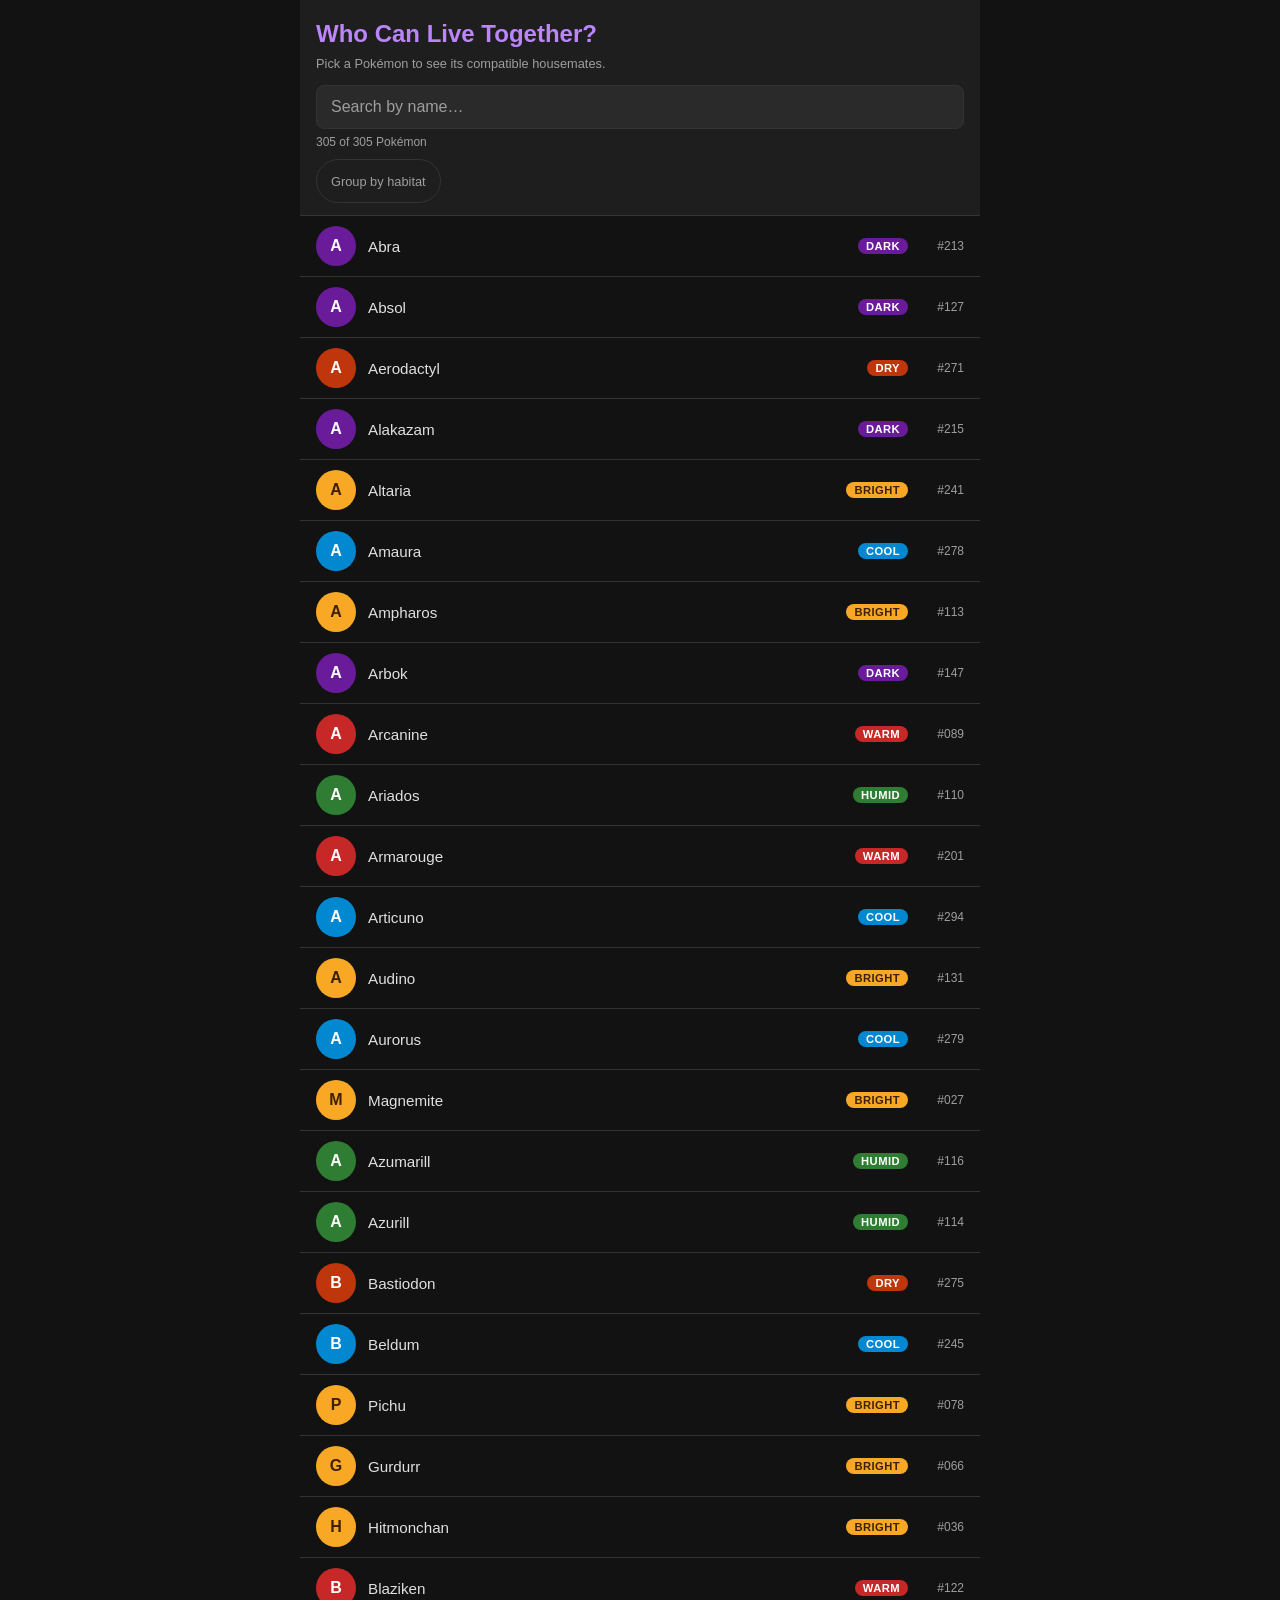
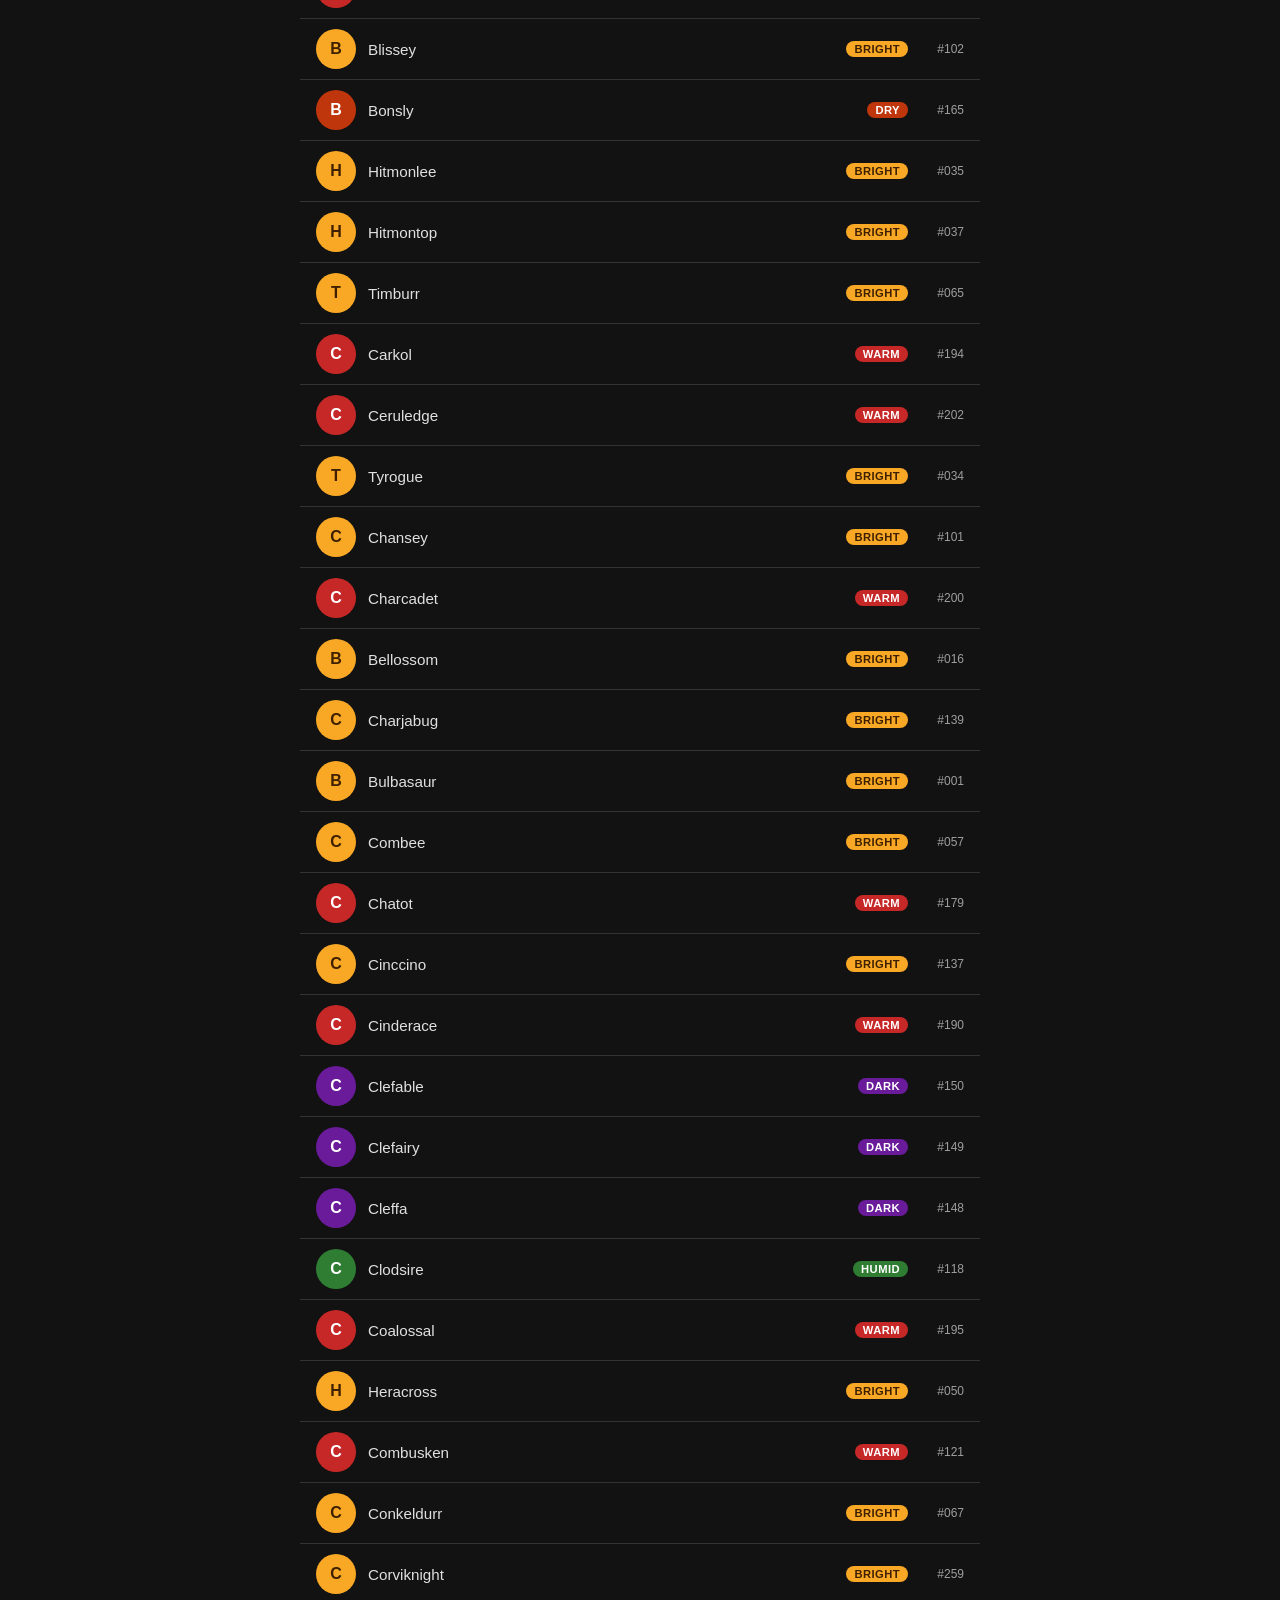
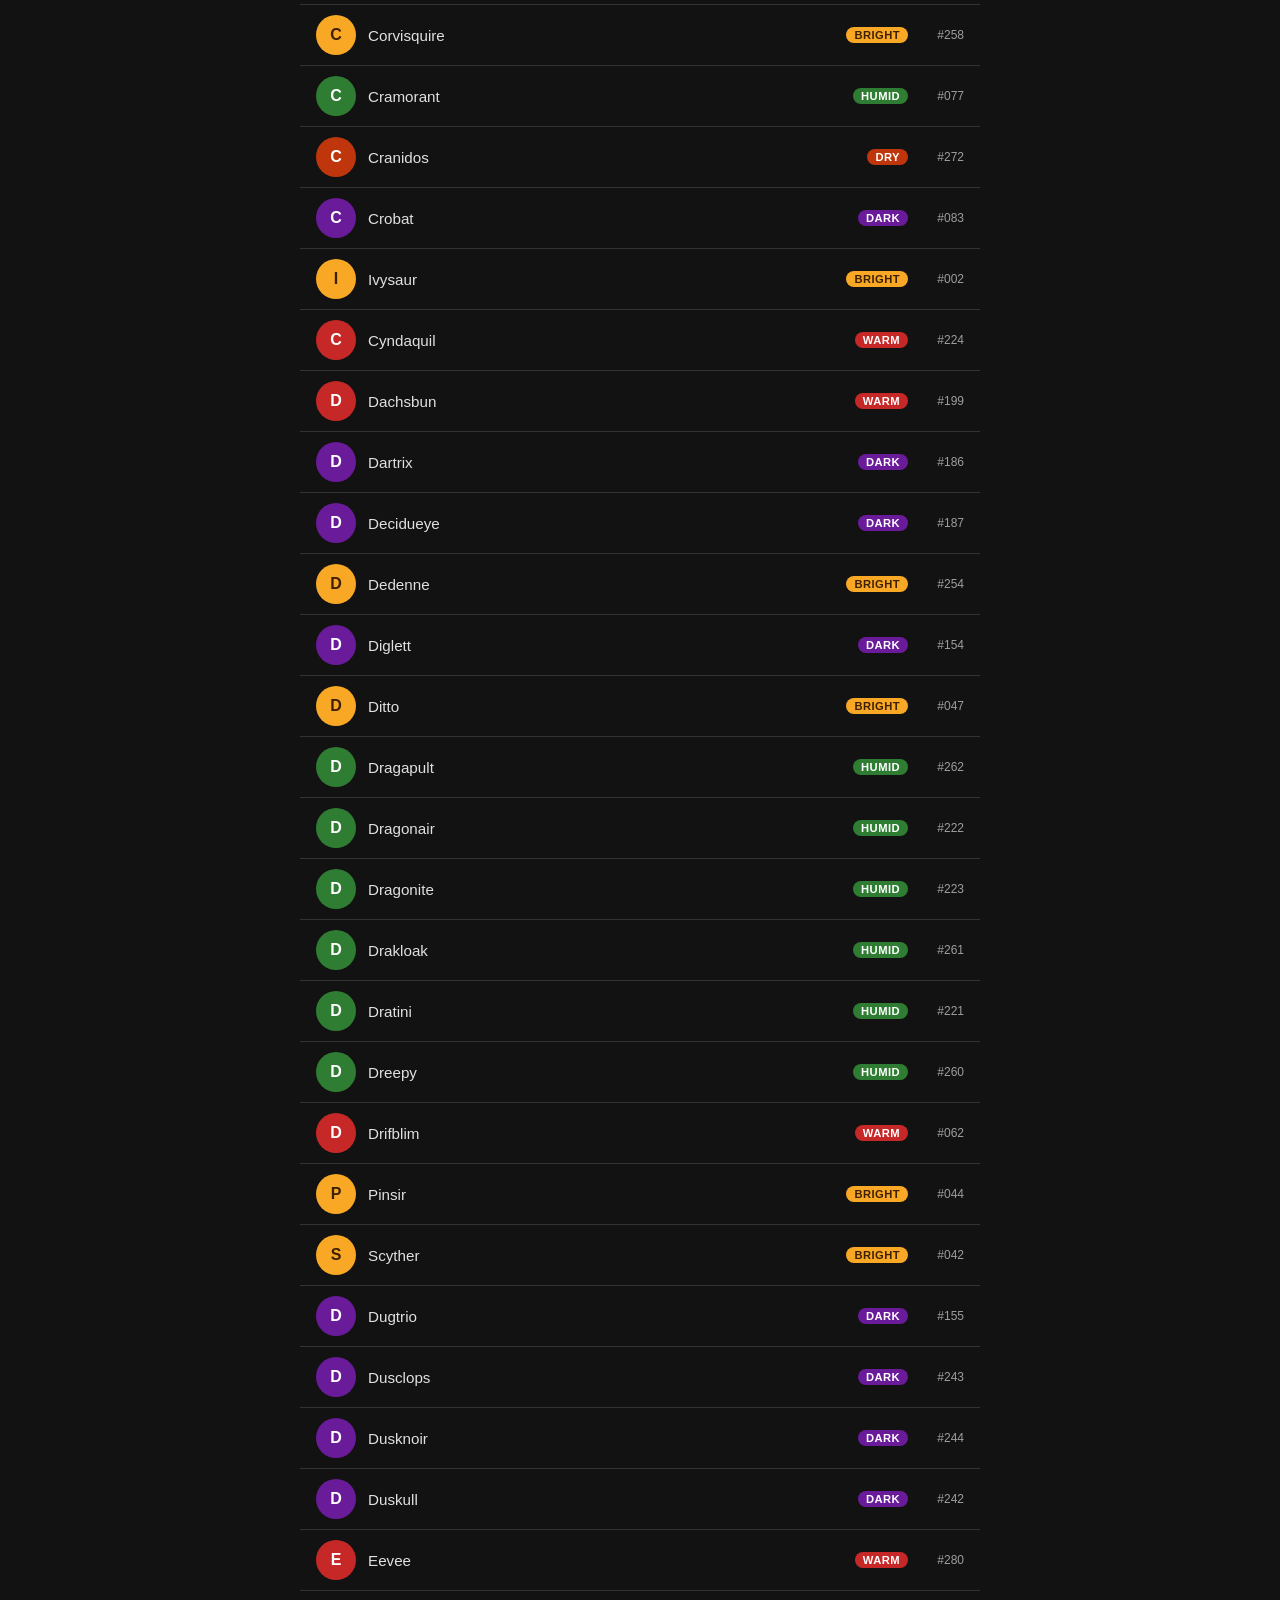
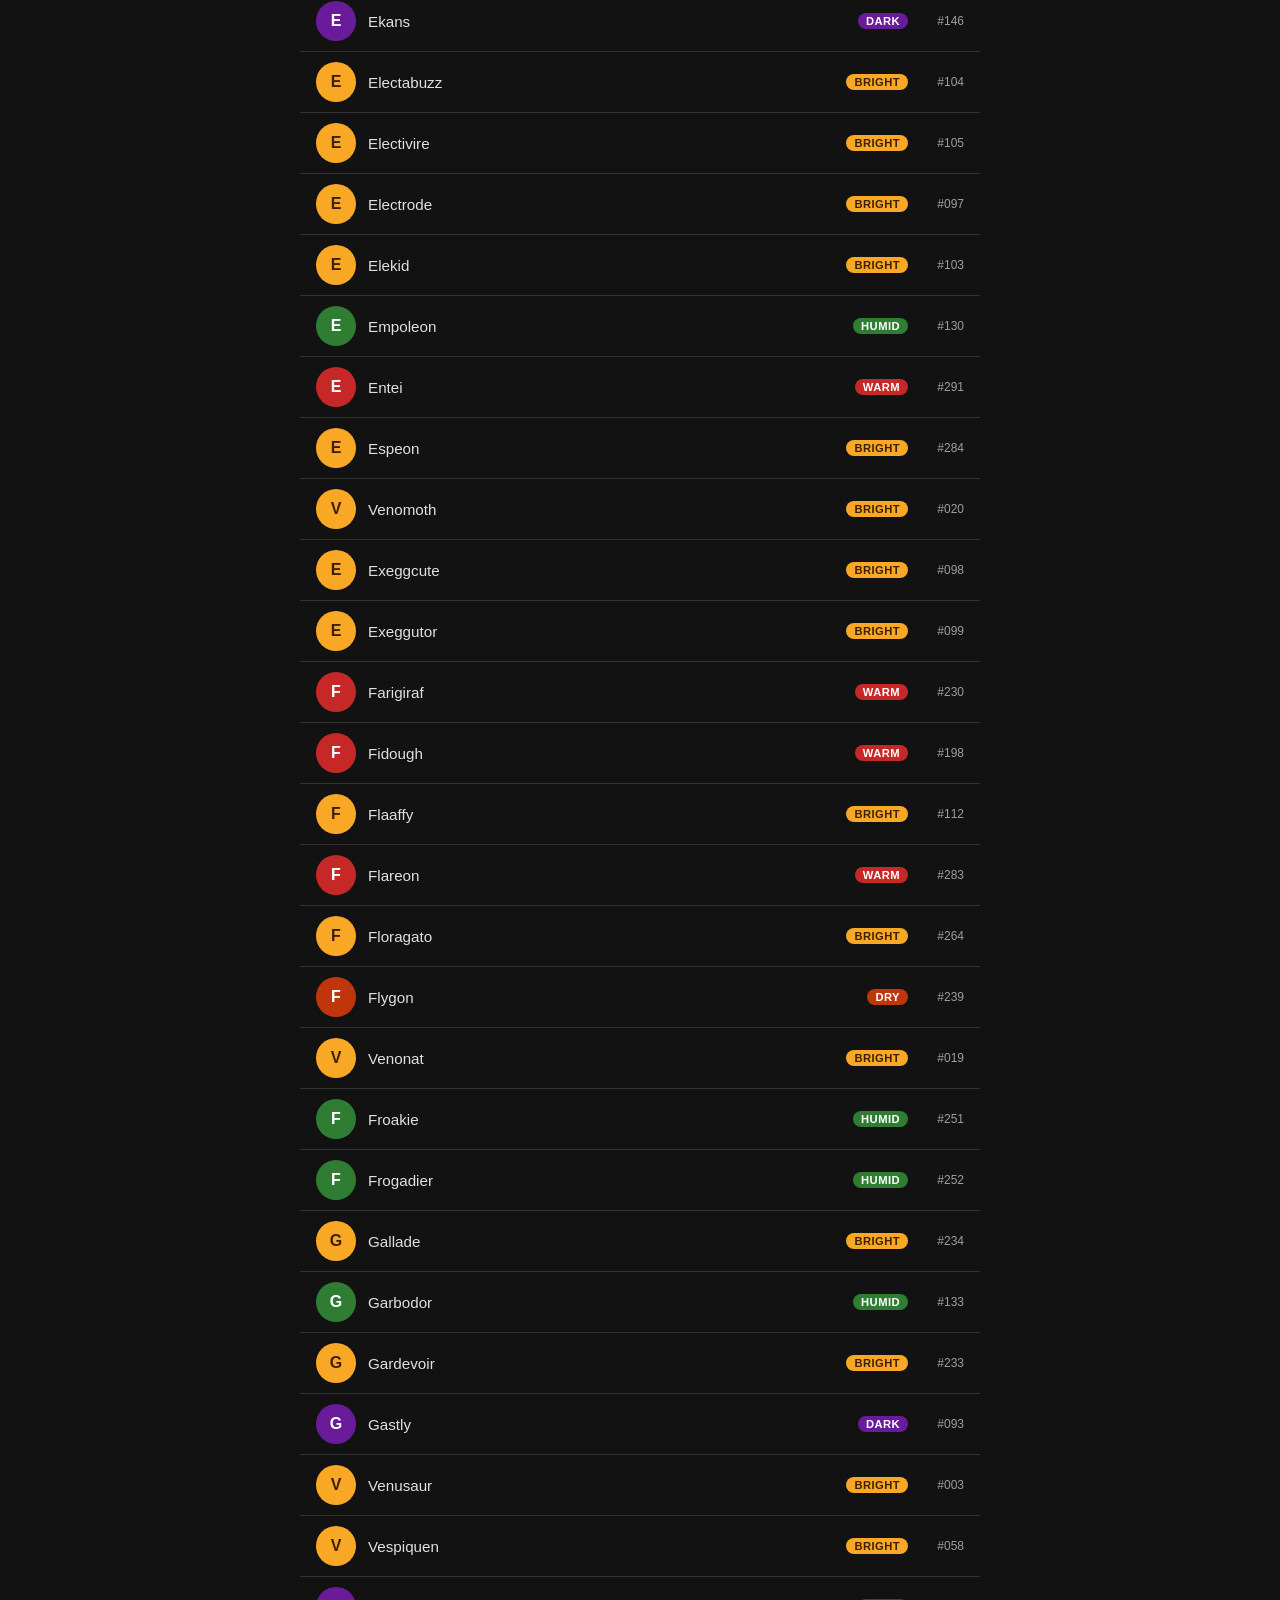
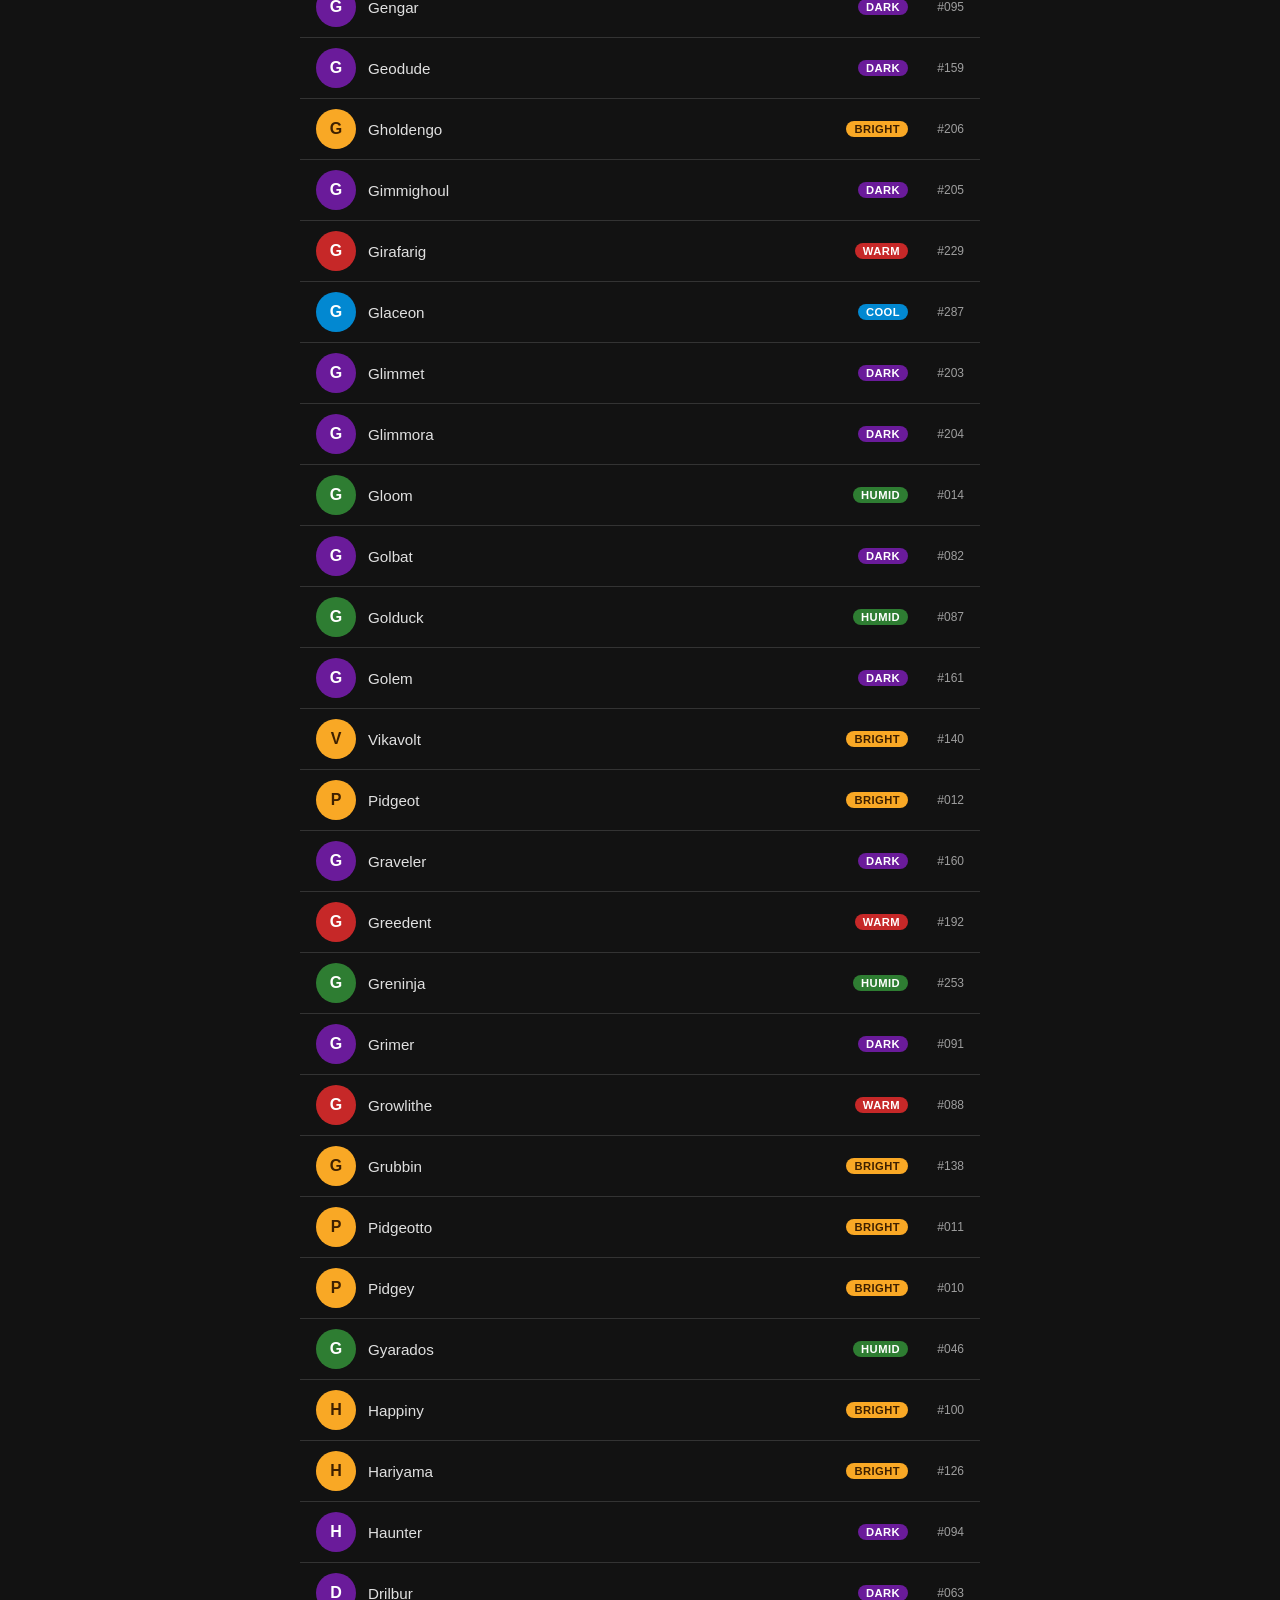
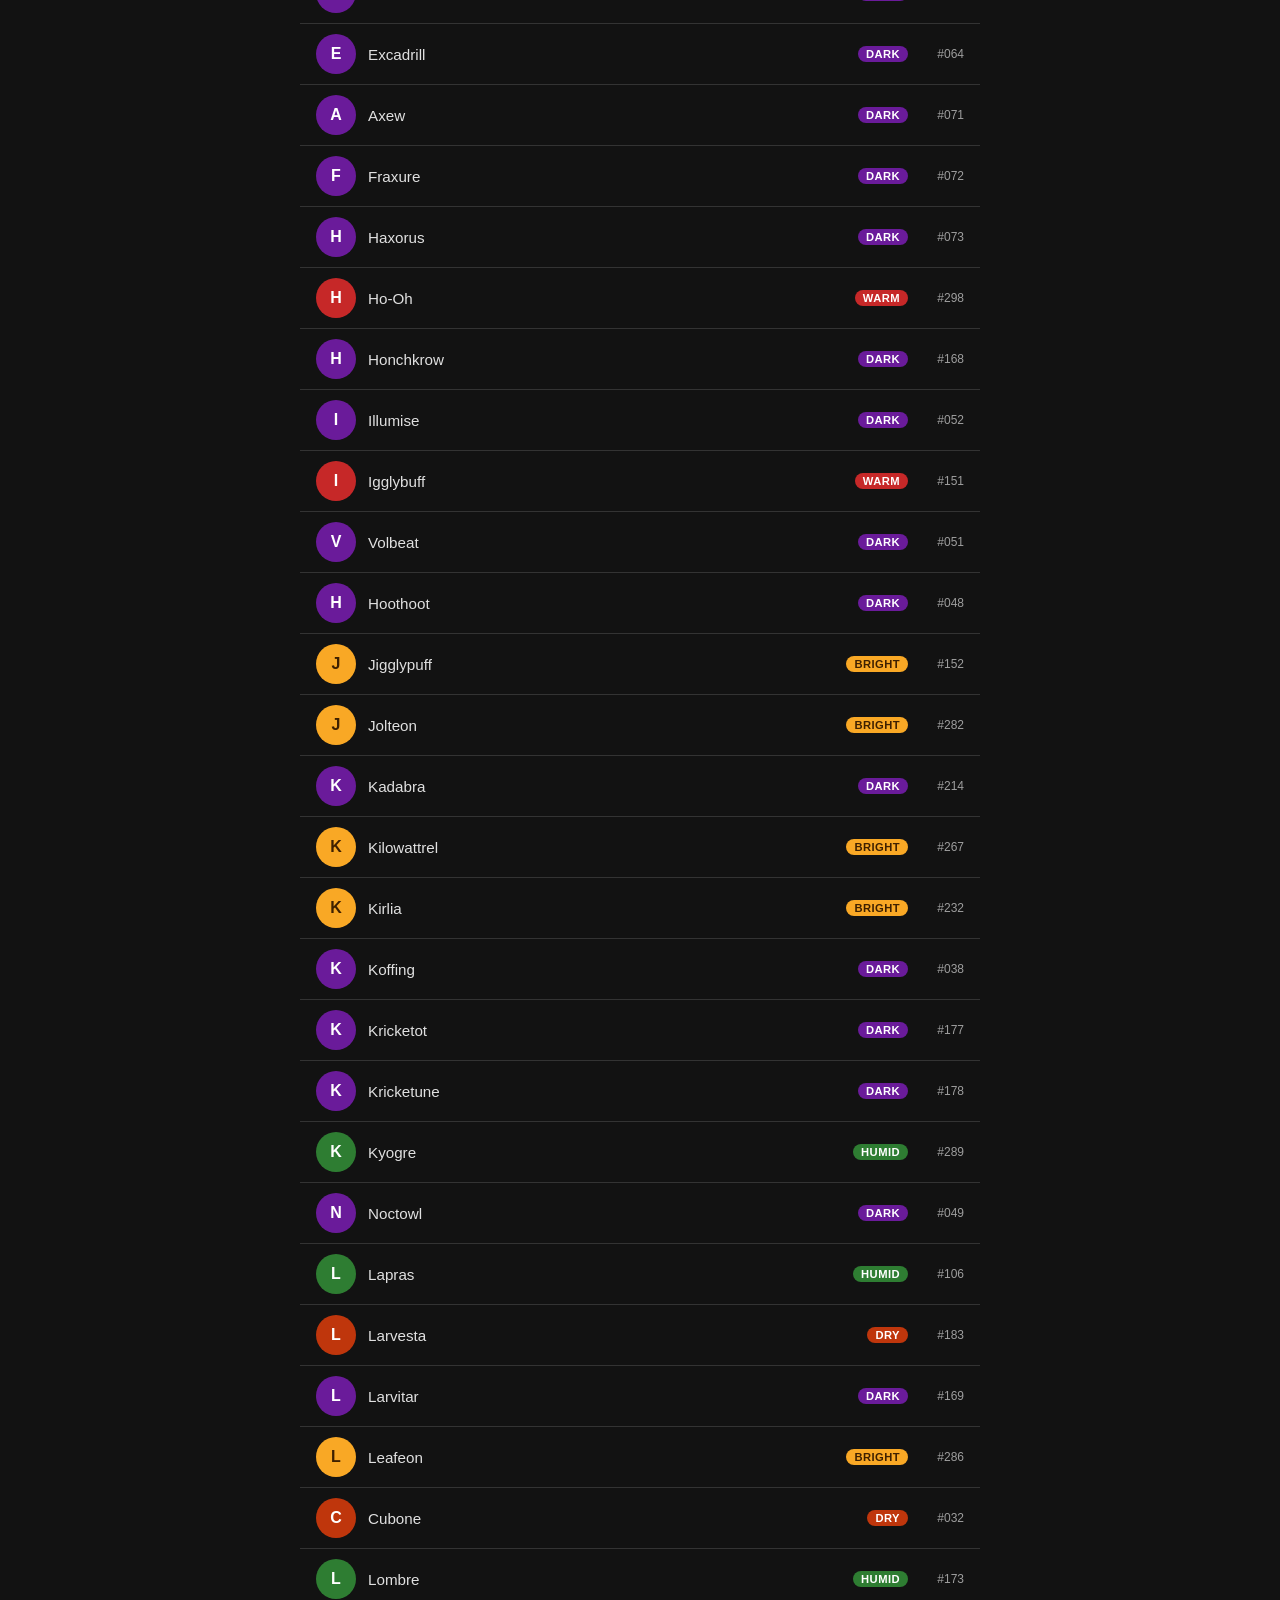
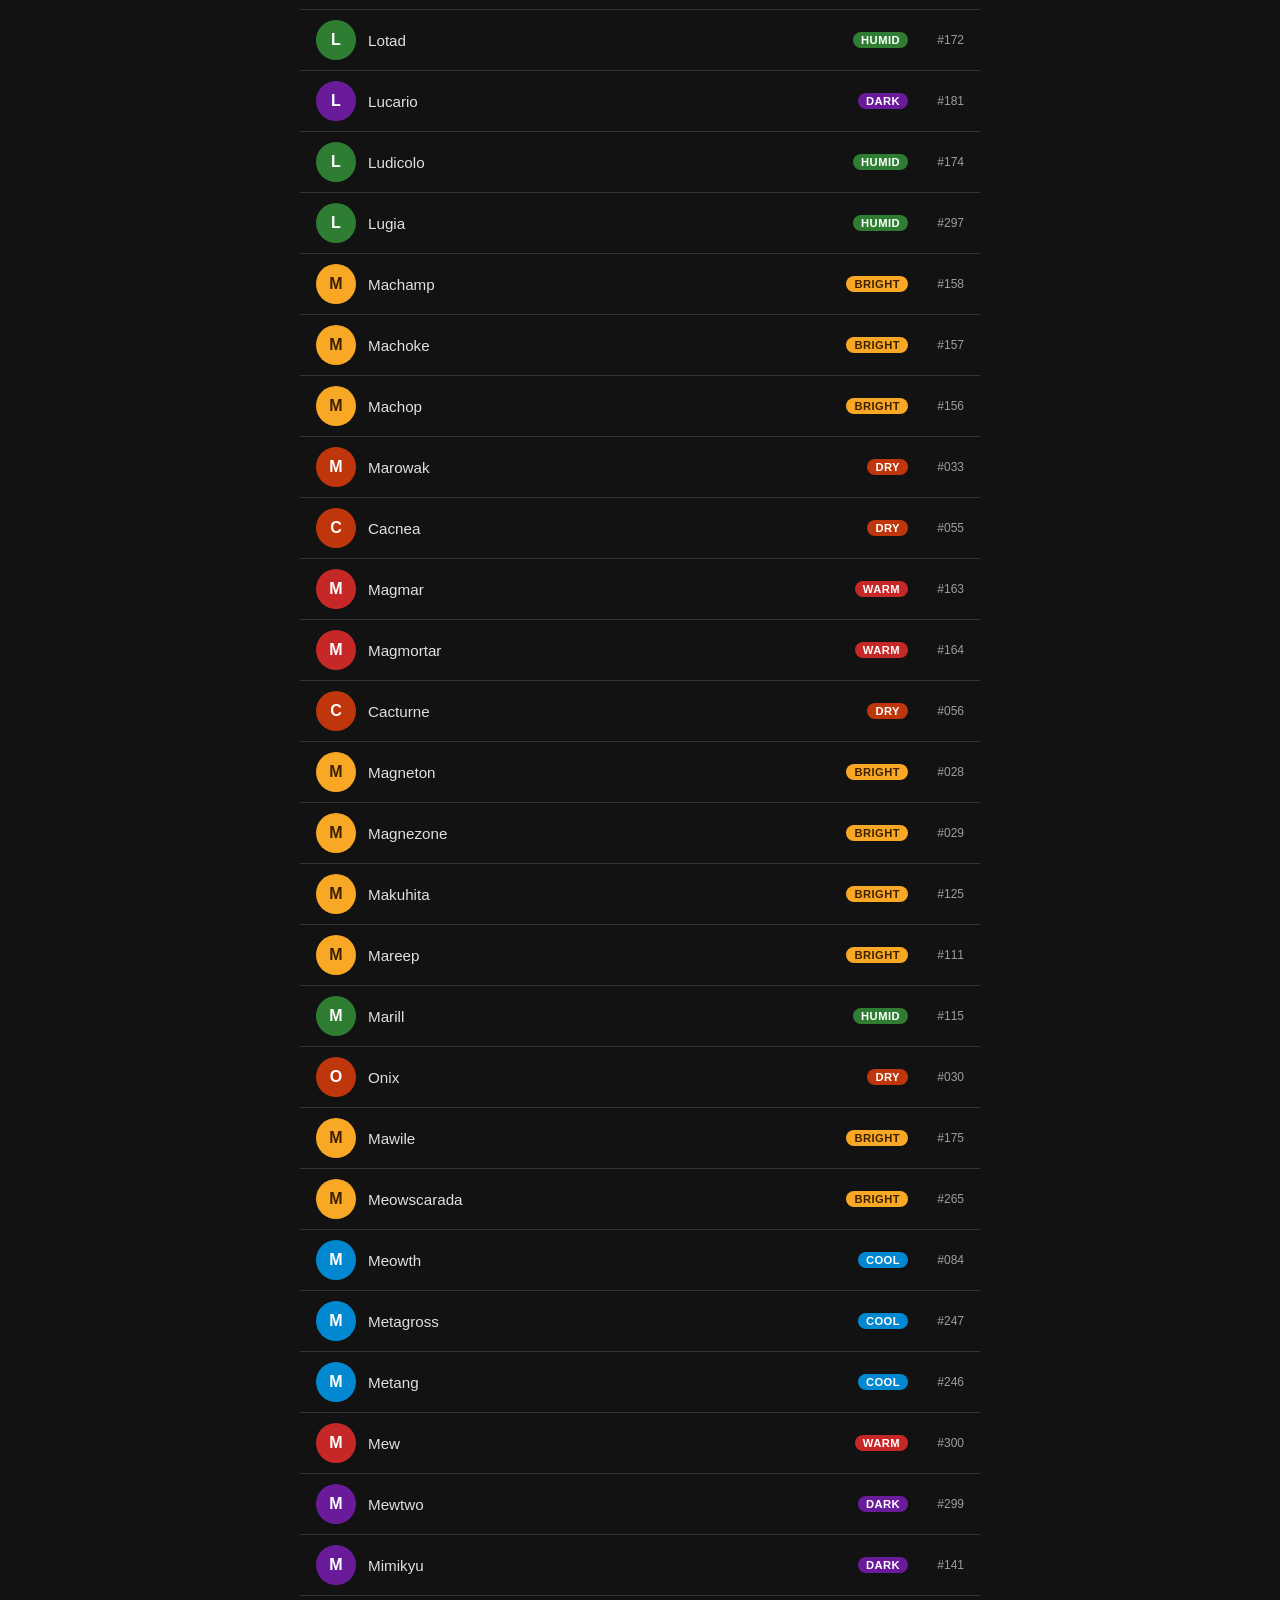
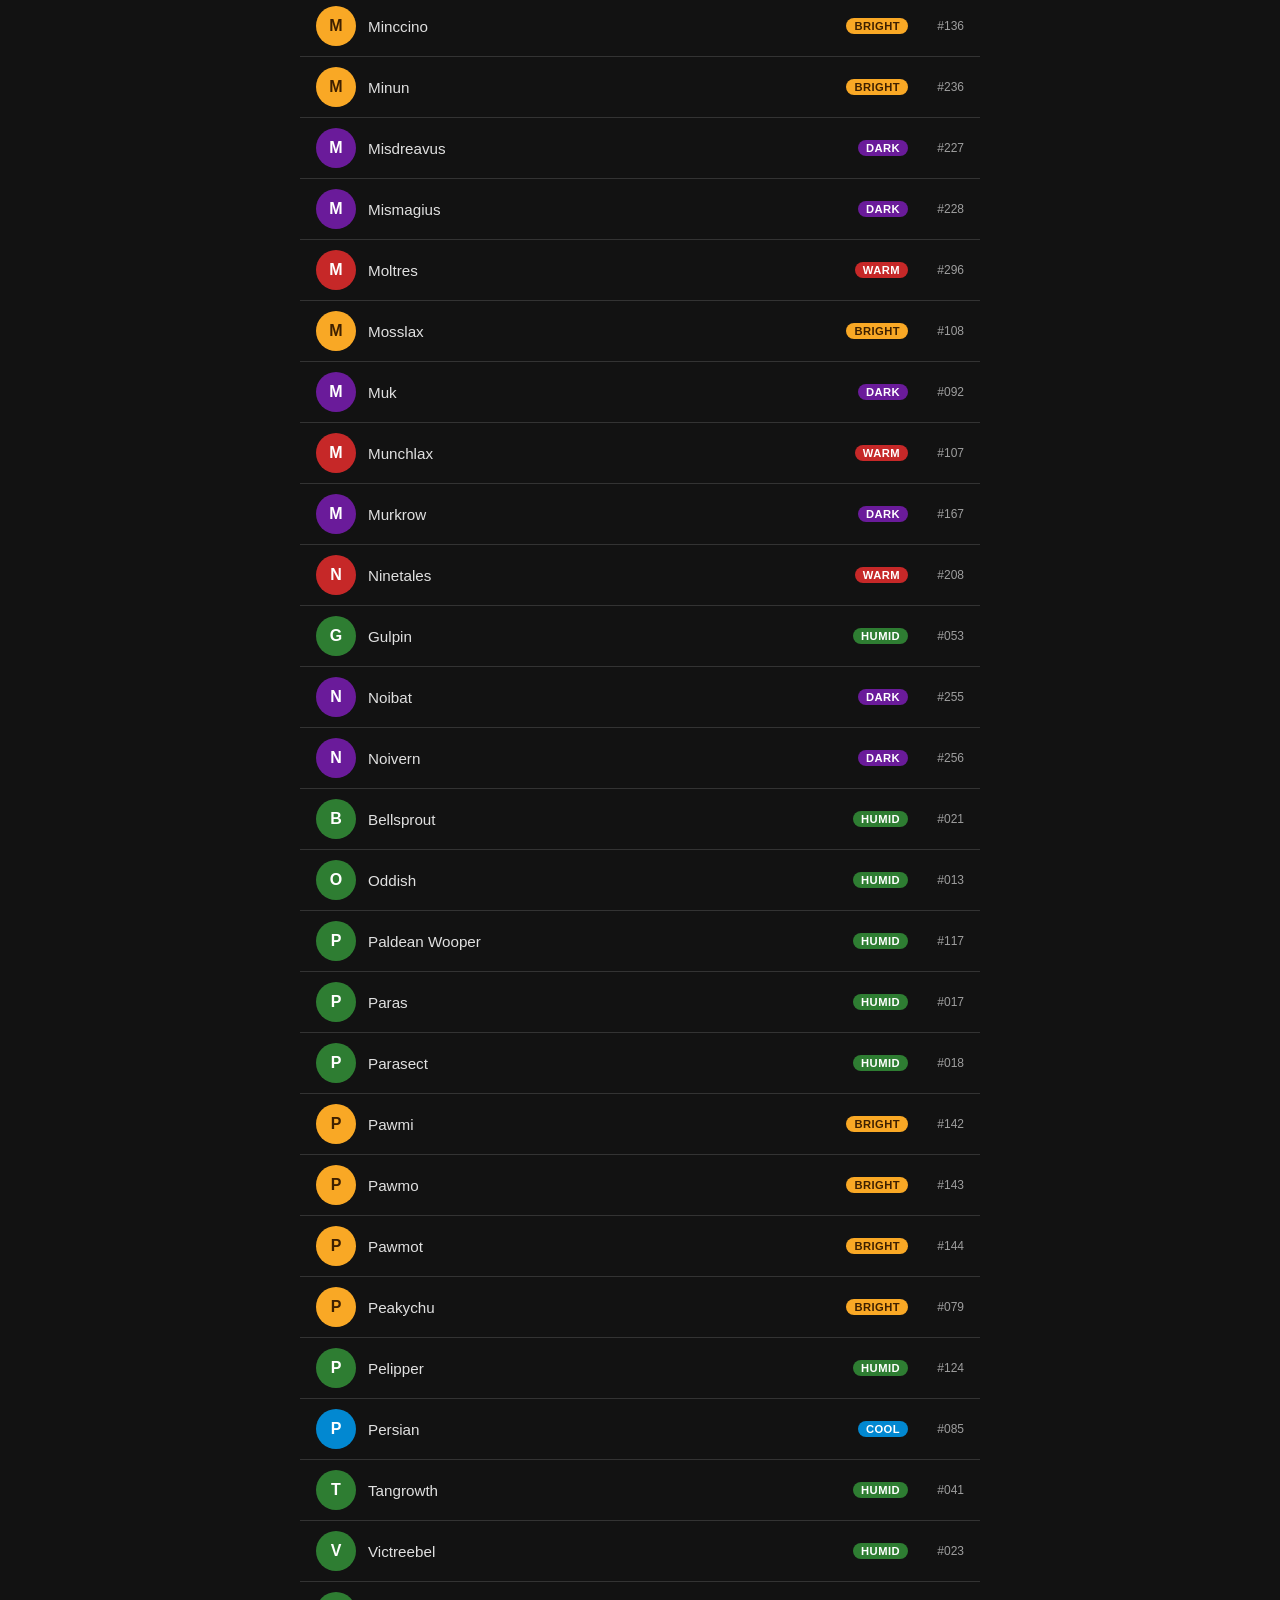
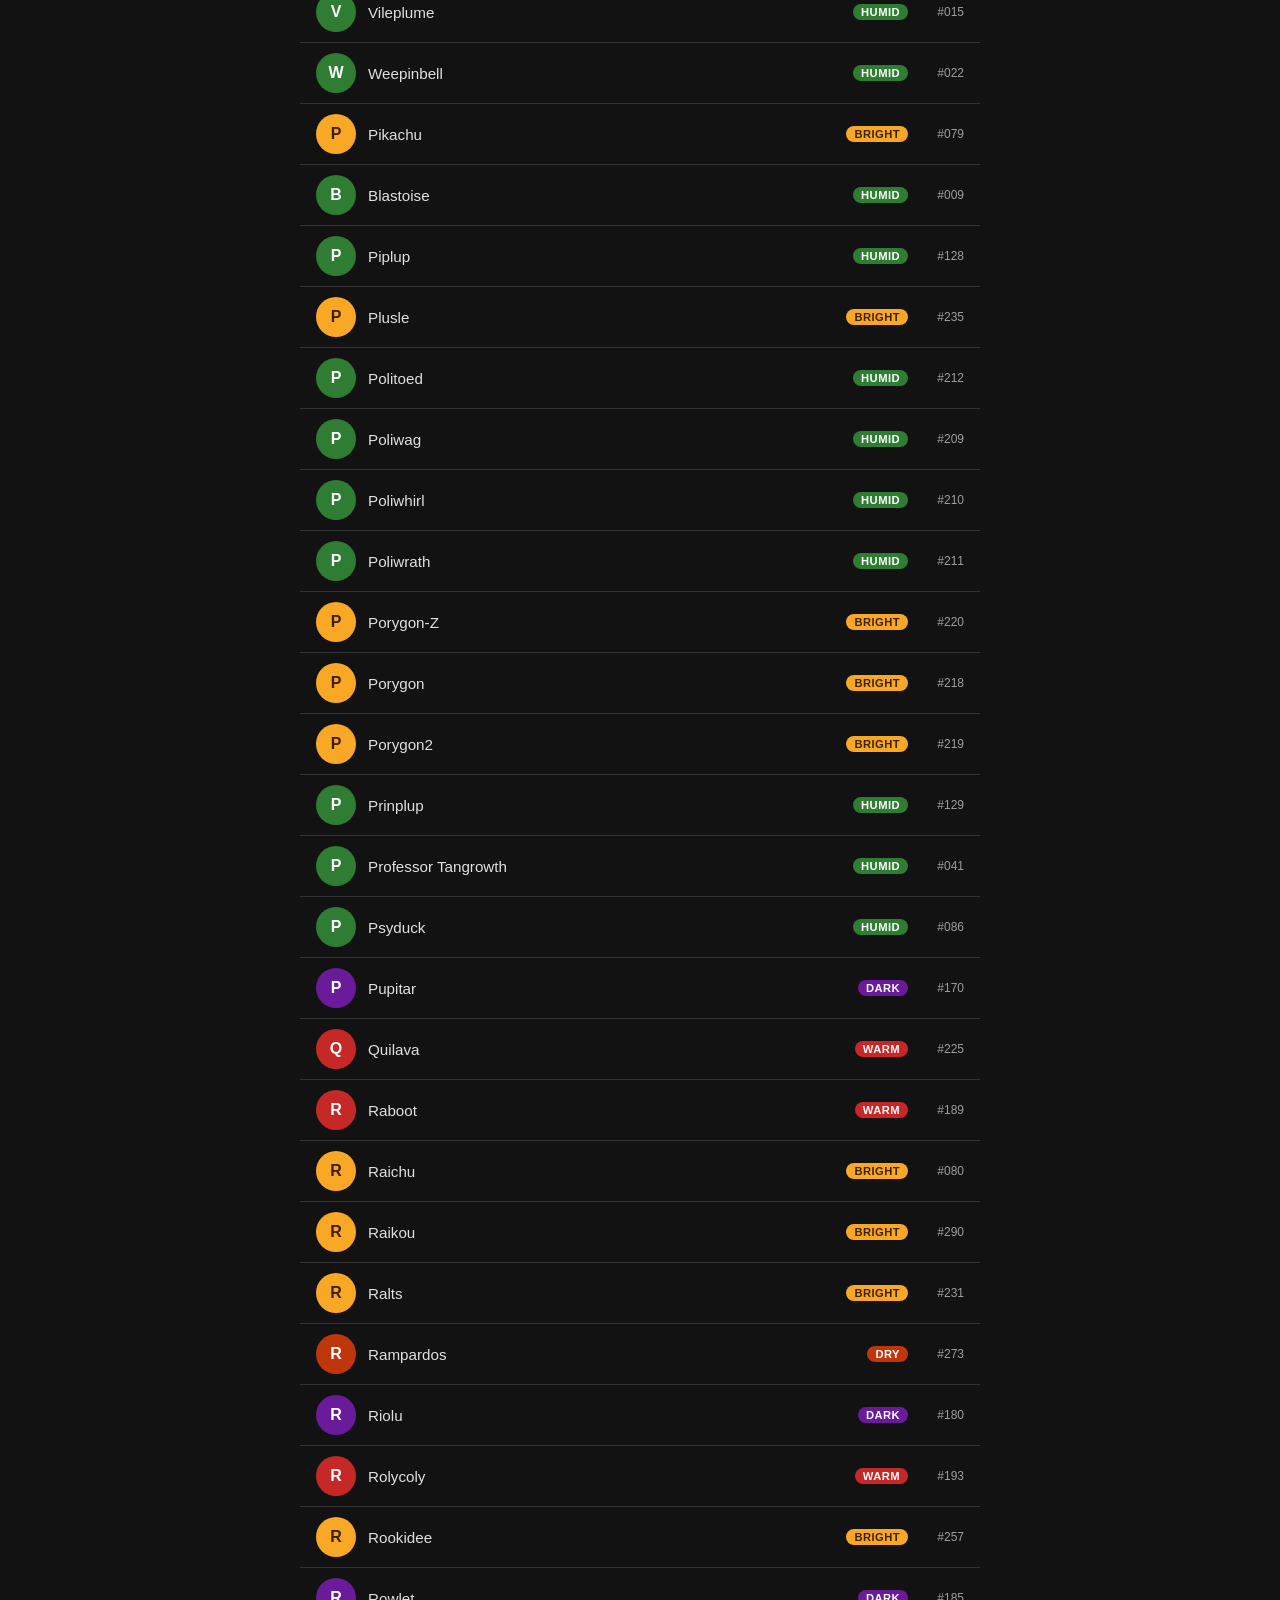
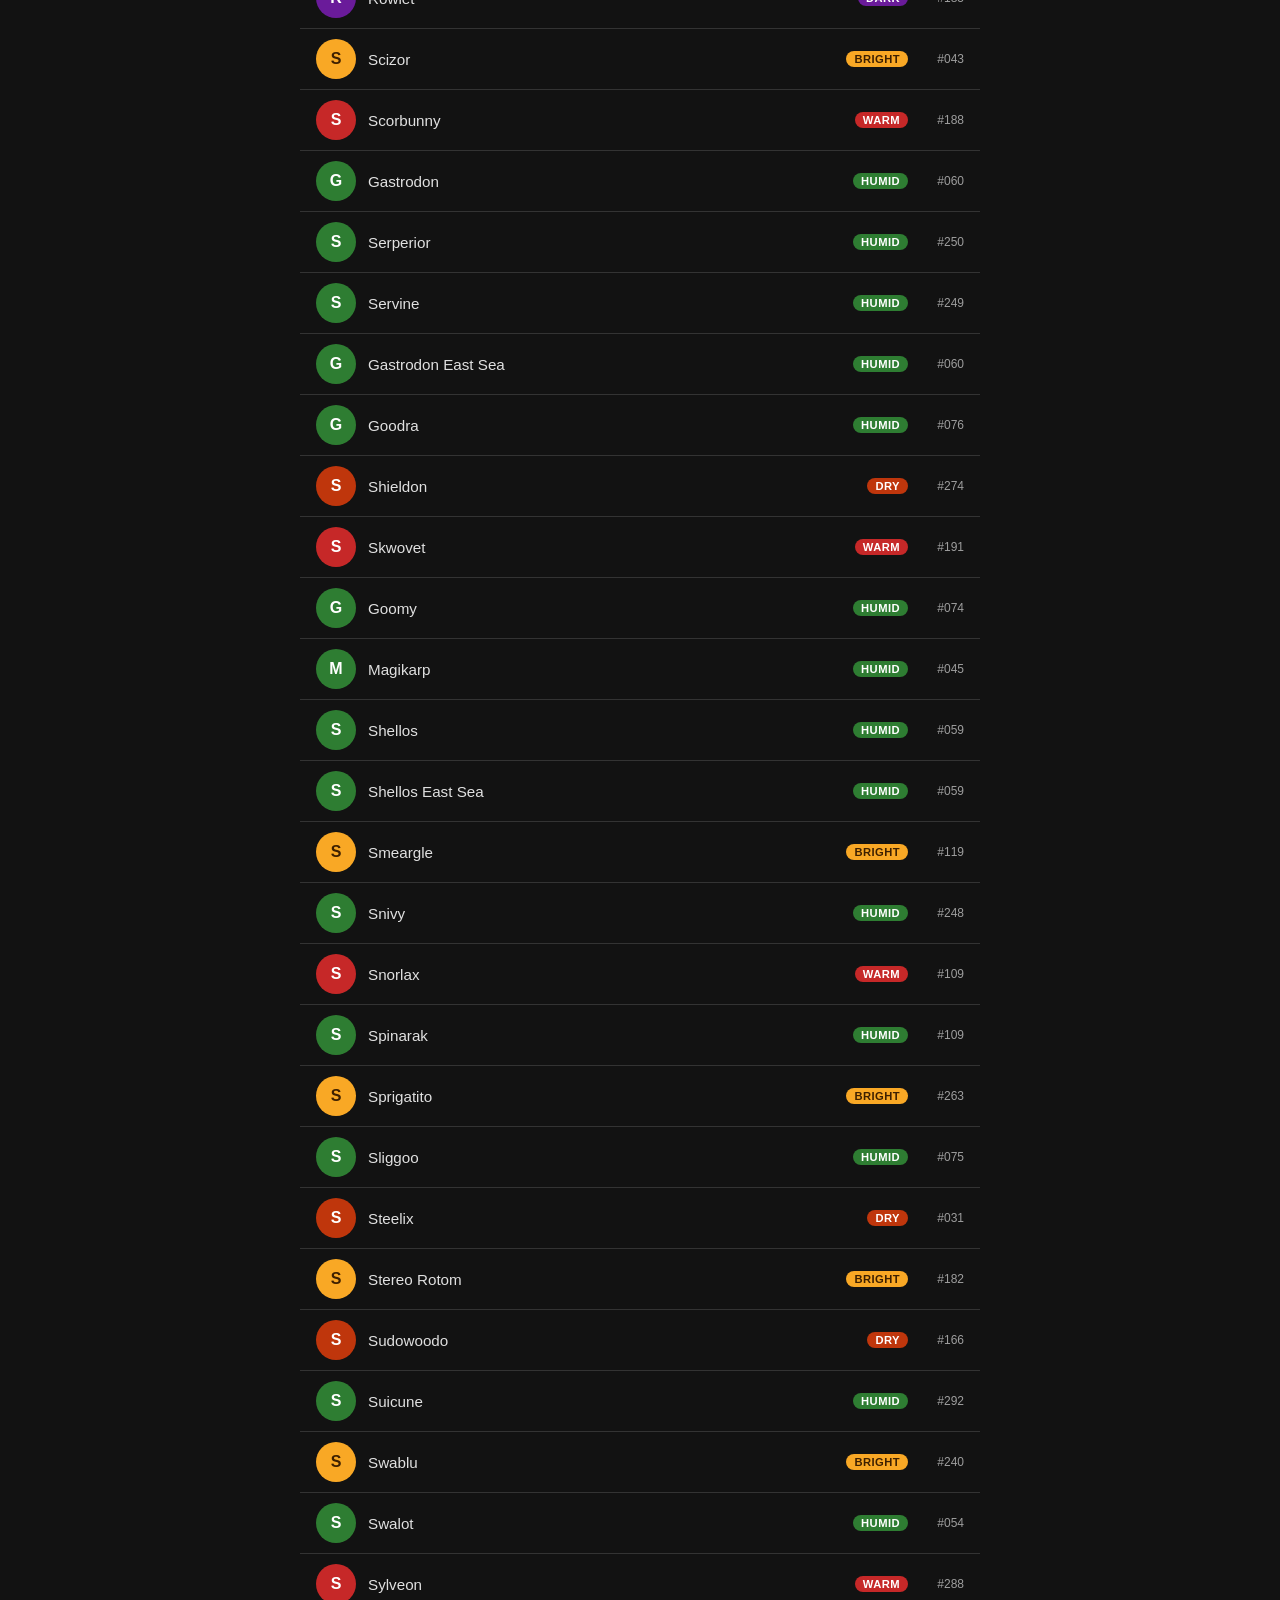
==== standalone-pages/compatibility.html @ e6c8a486 "Add Pokopia habitat compatibility standalone page Build a mobile-first 'Who Can Live Together?' page" ====
<!DOCTYPE html>
<html lang="en">
<head>
  <meta charset="UTF-8">
  <meta name="viewport" content="width=device-width, initial-scale=1.0">
  <meta name="description" content="Pokopia compatibility tool — find which Pokémon can live together by habitat and shared favorites.">
  <title>Who Can Live Together? — Pokopia</title>
  <link rel="stylesheet" href="styles.css">
</head>
<body>

  <!-- Loading overlay -->
  <div id="loading-overlay" class="loading-overlay" aria-live="polite" aria-label="Loading Pokopia data">
    <div class="spinner" aria-hidden="true"></div>
    <p class="loading-text">Loading Pokopia data…</p>
  </div>

  <!-- App root -->
  <div id="app" class="app hidden">

    <!-- ======================== SCREEN A — PICKER ======================== -->
    <div id="screen-picker" class="screen screen-picker">
      <header class="picker-header">
        <h1 class="site-title">Who Can Live Together?</h1>
        <p class="site-subtitle">Pick a Pokémon to see its compatible housemates.</p>
        <div class="search-wrap">
          <label for="search-input" class="sr-only">Search Pokémon by name</label>
          <input
            id="search-input"
            type="search"
            class="search-input"
            placeholder="Search by name…"
            autocomplete="off"
            spellcheck="false"
            aria-label="Search Pokémon by name"
          >
          <span id="result-count" class="result-count" aria-live="polite"></span>
        </div>
        <div class="picker-controls">
          <button id="group-toggle" class="btn-ghost" aria-pressed="false">
            Group by habitat
          </button>
        </div>
      </header>

      <main id="pokemon-list" class="pokemon-list" role="list" aria-label="Pokémon roster">
        <!-- Rows injected by app.js -->
      </main>
    </div>

    <!-- ======================== SCREEN B — DETAIL ======================== -->
    <div id="screen-detail" class="screen screen-detail hidden">

      <!-- Sticky header -->
      <header id="detail-header" class="detail-header sticky-header">
        <div class="header-row header-top">
          <button id="back-btn" class="btn-back" aria-label="Back to Pokémon list">
            <span aria-hidden="true">&#8592;</span> Back
          </button>
          <div class="header-pokemon-info">
            <span id="header-name" class="header-name"></span>
            <span id="header-habitat-badge" class="habitat-badge"></span>
            <span id="header-trade-star" class="trade-star hidden" title="Trade specialty — earns +50% value from matching gift items" aria-label="Trade specialty">&#9733;</span>
          </div>
        </div>
        <div class="header-row header-filter-row">
          <span class="filter-label">Show:</span>
          <div id="habitat-filter" class="filter-toggle-group" role="group" aria-label="Habitat compatibility filter">
            <button data-filter="compatible"   class="filter-btn active" aria-pressed="true">Compatible</button>
            <button data-filter="neutral"      class="filter-btn"        aria-pressed="false">Neutral</button>
            <button data-filter="incompatible" class="filter-btn"        aria-pressed="false">Incompatible</button>
          </div>
        </div>
      </header>

      <main class="detail-main">

        <!-- About card -->
        <section id="about-card" class="about-card card" aria-label="About this Pokémon">
          <div class="about-sprite-wrap">
            <div id="about-sprite-container" class="sprite-container sprite-large"></div>
          </div>
          <div class="about-info">
            <h2 id="about-name" class="about-name"></h2>
            <p id="habitat-line" class="habitat-line"></p>
            <div id="specialty-chips" class="chip-row chip-row-scroll" aria-label="Specialties"></div>
            <div id="about-favorites" class="about-favorites">
              <h3 class="favorites-heading">Favorites</h3>
              <div id="favorite-chips" class="chip-row chip-row-scroll" aria-label="Favorite items and flavors"></div>
              <p id="favorites-notice" class="favorites-notice hidden" role="alert"></p>
            </div>
          </div>
        </section>

        <!-- Tiers accordion -->
        <section id="tiers-section" class="tiers-section" aria-label="Compatibility tiers">
          <h2 class="tiers-heading">Compatibility by Shared Favorites</h2>
          <div id="tiers-container" class="tiers-container">
            <!-- Tiers injected by app.js -->
          </div>
        </section>

      </main>
    </div>

  </div><!-- /#app -->

  <!-- Item modal -->
  <div id="item-modal" class="modal-overlay hidden" role="dialog" aria-modal="true" aria-labelledby="modal-title">
    <div class="modal-box">
      <div class="modal-header">
        <h2 id="modal-title" class="modal-title"></h2>
        <button id="modal-close" class="modal-close-btn" aria-label="Close item list">&#10005;</button>
      </div>
      <ul id="modal-item-list" class="modal-item-list" aria-label="Items in this category"></ul>
    </div>
  </div>

  <script src="data.js"></script>
  <script src="app.js"></script>
</body>
</html>
---- standalone-pages/styles.css ----
/* =========================================================
   Pokopia "Who Can Live Together?" — styles.css
   Mobile-first, vanilla CSS, no framework.
   ========================================================= */

/* ── Habitat color palette ──────────────────────────────────
   Bright  #F9A825  warm gold        (text: #3E2000)
   Cool    #0288D1  sky blue         (text: #fff)
   Dark    #6A1B9A  deep purple      (text: #fff)
   Dry     #BF360C  burnt orange     (text: #fff)
   Humid   #2E7D32  forest green     (text: #fff)
   Warm    #C62828  brick red        (text: #fff)
   ─────────────────────────────────────────────────────────── */

/* ── Compatibility state colors ─────────────────────────────
   Compatible    #2E7D32  green
   Neutral       #F57F17  amber
   Incompatible  #B71C1C  red
   ─────────────────────────────────────────────────────────── */

/* ── Reset & base ─────────────────────────────────────────── */
*, *::before, *::after { box-sizing: border-box; margin: 0; padding: 0; }

:root {
  --color-bg:          #121212;
  --color-surface:     #1E1E1E;
  --color-surface2:    #2A2A2A;
  --color-border:      #333;
  --color-text:        #E0E0E0;
  --color-text-muted:  #9E9E9E;
  --color-accent:      #BB86FC;

  /* Habitat badge colors */
  --hab-bright-bg:  #F9A825; --hab-bright-text: #3E2000;
  --hab-cool-bg:    #0288D1; --hab-cool-text:   #fff;
  --hab-dark-bg:    #6A1B9A; --hab-dark-text:   #fff;
  --hab-dry-bg:     #BF360C; --hab-dry-text:    #fff;
  --hab-humid-bg:   #2E7D32; --hab-humid-text:  #fff;
  --hab-warm-bg:    #C62828; --hab-warm-text:   #fff;

  /* Compat state colors */
  --compat-compatible:   #388E3C;
  --compat-neutral:      #F57F17;
  --compat-incompatible: #B71C1C;

  /* Spacing */
  --radius: 8px;
  --radius-pill: 999px;
  --tap-min: 44px;   /* minimum tap target */
  --page-max: 680px; /* desktop cap */
  --header-h: 110px; /* approximate sticky header height; updated by JS */
}

html { font-size: 16px; }
body {
  background: var(--color-bg);
  color: var(--color-text);
  font-family: -apple-system, BlinkMacSystemFont, "Segoe UI", Roboto, Helvetica, Arial, sans-serif;
  line-height: 1.5;
  min-height: 100dvh;
}

/* ── Utility ──────────────────────────────────────────────── */
.hidden { display: none !important; }
.sr-only {
  position: absolute; width: 1px; height: 1px;
  padding: 0; margin: -1px; overflow: hidden;
  clip: rect(0,0,0,0); white-space: nowrap; border: 0;
}

/* ── App wrapper ──────────────────────────────────────────── */
.app {
  max-width: var(--page-max);
  margin: 0 auto;
  min-height: 100dvh;
  position: relative;
}

/* ── Loading overlay ──────────────────────────────────────── */
.loading-overlay {
  position: fixed; inset: 0; z-index: 999;
  background: var(--color-bg);
  display: flex; flex-direction: column;
  align-items: center; justify-content: center;
  gap: 20px;
}
.spinner {
  width: 48px; height: 48px;
  border: 4px solid var(--color-border);
  border-top-color: var(--color-accent);
  border-radius: 50%;
  animation: spin 0.8s linear infinite;
}
@keyframes spin { to { transform: rotate(360deg); } }
.loading-text { color: var(--color-text-muted); font-size: 0.9rem; }

/* ── Screens ──────────────────────────────────────────────── */
.screen { min-height: 100dvh; }

/* ── Screen A — Picker ────────────────────────────────────── */
.picker-header {
  background: var(--color-surface);
  border-bottom: 1px solid var(--color-border);
  padding: 16px 16px 12px;
  position: sticky; top: 0; z-index: 10;
}
.site-title {
  font-size: 1.3rem; font-weight: 700;
  color: var(--color-accent);
  margin-bottom: 2px;
}
.site-subtitle {
  font-size: 0.8rem; color: var(--color-text-muted);
  margin-bottom: 12px;
}
.search-wrap { position: relative; margin-bottom: 8px; }
.search-input {
  width: 100%;
  background: var(--color-surface2);
  border: 1px solid var(--color-border);
  border-radius: var(--radius);
  color: var(--color-text);
  font-size: 1rem;
  padding: 10px 14px;
  outline: none;
  min-height: var(--tap-min);
  appearance: none;
  -webkit-appearance: none;
}
.search-input:focus { border-color: var(--color-accent); }
.search-input::placeholder { color: var(--color-text-muted); }
.result-count {
  display: block;
  font-size: 0.75rem;
  color: var(--color-text-muted);
  margin-top: 4px;
}
.picker-controls { display: flex; gap: 8px; }
.btn-ghost {
  background: transparent;
  border: 1px solid var(--color-border);
  color: var(--color-text-muted);
  border-radius: var(--radius-pill);
  padding: 6px 14px;
  font-size: 0.8rem;
  cursor: pointer;
  min-height: var(--tap-min);
  transition: border-color 0.15s, color 0.15s;
}
.btn-ghost:hover, .btn-ghost[aria-pressed="true"] {
  border-color: var(--color-accent);
  color: var(--color-accent);
}

/* Pokémon list */
.pokemon-list { padding: 0 0 80px; }

/* Habitat group header */
.habitat-group-header {
  display: flex; align-items: center; gap: 8px;
  padding: 10px 16px 6px;
  font-size: 0.75rem; font-weight: 700;
  text-transform: uppercase; letter-spacing: 0.05em;
  color: var(--color-text-muted);
  border-bottom: 1px solid var(--color-border);
  position: sticky; top: 0; /* within list scroll; overridden by picker header */
  background: var(--color-bg);
  cursor: pointer;
  user-select: none;
}
.habitat-group-header .habitat-badge { font-size: 0.7rem; }
.habitat-group-header .group-count { margin-left: auto; }
.habitat-group-body.collapsed { display: none; }

/* Pokémon row */
.pokemon-row {
  display: flex; align-items: center;
  gap: 12px;
  padding: 10px 16px;
  border-bottom: 1px solid var(--color-border);
  cursor: pointer;
  min-height: var(--tap-min);
  transition: background 0.1s;
  text-decoration: none;
  color: inherit;
  width: 100%;
  background: none;
  border-left: none; border-right: none; border-top: none;
  text-align: left;
}
.pokemon-row:hover, .pokemon-row:focus-visible {
  background: var(--color-surface);
  outline: 2px solid var(--color-accent);
  outline-offset: -2px;
}
.pokemon-row-name {
  flex: 1;
  font-size: 0.95rem;
  font-weight: 500;
}
.pokemon-row-dex {
  font-size: 0.75rem;
  color: var(--color-text-muted);
  min-width: 44px;
  text-align: right;
}

/* ── Sprite / Monogram ────────────────────────────────────── */
.sprite-container {
  position: relative;
  flex-shrink: 0;
}
.sprite-container.sprite-small { width: 40px; height: 40px; }
.sprite-container.sprite-large { width: 72px; height: 72px; }

.sprite-img {
  width: 100%; height: 100%;
  object-fit: contain;
  border-radius: 50%;
  display: block;
}
.sprite-img.loading { opacity: 0; }
.sprite-img.loaded  { opacity: 1; transition: opacity 0.2s; }

.sprite-fallback {
  width: 100%; height: 100%;
  border-radius: 50%;
  display: flex; align-items: center; justify-content: center;
  font-size: 1rem; font-weight: 700;
  flex-shrink: 0;
}
.sprite-shimmer {
  position: absolute; inset: 0;
  border-radius: 50%;
  background: linear-gradient(90deg, var(--color-surface2) 25%, var(--color-surface) 50%, var(--color-surface2) 75%);
  background-size: 200% 100%;
  animation: shimmer 1.2s infinite;
}
@keyframes shimmer {
  0%   { background-position: 200% 0; }
  100% { background-position: -200% 0; }
}
.sprite-fallback.sprite-Bright { background: var(--hab-bright-bg); color: var(--hab-bright-text); }
.sprite-fallback.sprite-Cool   { background: var(--hab-cool-bg);   color: var(--hab-cool-text); }
.sprite-fallback.sprite-Dark   { background: var(--hab-dark-bg);   color: var(--hab-dark-text); }
.sprite-fallback.sprite-Dry    { background: var(--hab-dry-bg);    color: var(--hab-dry-text); }
.sprite-fallback.sprite-Humid  { background: var(--hab-humid-bg);  color: var(--hab-humid-text); }
.sprite-fallback.sprite-Warm   { background: var(--hab-warm-bg);   color: var(--hab-warm-text); }

/* ── Habitat badge ────────────────────────────────────────── */
.habitat-badge {
  display: inline-block;
  padding: 2px 8px;
  border-radius: var(--radius-pill);
  font-size: 0.7rem; font-weight: 700;
  text-transform: uppercase; letter-spacing: 0.04em;
  white-space: nowrap;
}
.badge-Bright { background: var(--hab-bright-bg); color: var(--hab-bright-text); }
.badge-Cool   { background: var(--hab-cool-bg);   color: var(--hab-cool-text); }
.badge-Dark   { background: var(--hab-dark-bg);   color: var(--hab-dark-text); }
.badge-Dry    { background: var(--hab-dry-bg);    color: var(--hab-dry-text); }
.badge-Humid  { background: var(--hab-humid-bg);  color: var(--hab-humid-text); }
.badge-Warm   { background: var(--hab-warm-bg);   color: var(--hab-warm-text); }

/* ── Screen B — Detail ────────────────────────────────────── */
.detail-header {
  background: var(--color-surface);
  border-bottom: 1px solid var(--color-border);
  padding: 12px 16px 10px;
  position: sticky; top: 0; z-index: 10;
}
.sticky-header { position: sticky; top: 0; z-index: 10; }

.header-row { display: flex; align-items: center; gap: 8px; }
.header-top { margin-bottom: 10px; flex-wrap: wrap; }
.header-filter-row { flex-wrap: wrap; gap: 6px; }

.btn-back {
  background: transparent;
  border: 1px solid var(--color-border);
  color: var(--color-text);
  border-radius: var(--radius-pill);
  padding: 6px 12px;
  font-size: 0.85rem;
  cursor: pointer;
  min-height: var(--tap-min);
  white-space: nowrap;
  flex-shrink: 0;
  transition: border-color 0.15s;
}
.btn-back:hover { border-color: var(--color-accent); }

.header-pokemon-info {
  display: flex; align-items: center; gap: 8px;
  flex: 1; flex-wrap: wrap;
  min-width: 0;
}
.header-name {
  font-weight: 700; font-size: 1rem;
  white-space: nowrap; overflow: hidden; text-overflow: ellipsis;
}
.trade-star {
  color: #FFD700; font-size: 1.1rem;
  flex-shrink: 0;
  cursor: help;
}

/* Filter toggle */
.filter-label { font-size: 0.8rem; color: var(--color-text-muted); white-space: nowrap; }
.filter-toggle-group {
  display: flex; gap: 4px; flex-wrap: wrap;
}
.filter-btn {
  background: var(--color-surface2);
  border: 1px solid var(--color-border);
  color: var(--color-text-muted);
  border-radius: var(--radius-pill);
  padding: 5px 12px;
  font-size: 0.78rem; font-weight: 600;
  cursor: pointer;
  min-height: 36px;
  transition: all 0.15s;
  white-space: nowrap;
}
.filter-btn.active[data-filter="compatible"]   { background: var(--compat-compatible);   border-color: var(--compat-compatible);   color: #fff; }
.filter-btn.active[data-filter="neutral"]      { background: var(--compat-neutral);      border-color: var(--compat-neutral);      color: #fff; }
.filter-btn.active[data-filter="incompatible"] { background: var(--compat-incompatible); border-color: var(--compat-incompatible); color: #fff; }
.filter-btn:not(.active):hover { border-color: var(--color-text-muted); color: var(--color-text); }
.filter-btn[aria-pressed="true"] { /* mirrors .active; set by JS */ }

/* ── About card ───────────────────────────────────────────── */
.detail-main { padding: 12px 16px 80px; }
.card {
  background: var(--color-surface);
  border: 1px solid var(--color-border);
  border-radius: var(--radius);
  padding: 16px;
  margin-bottom: 16px;
}
.about-card { display: flex; gap: 16px; align-items: flex-start; }
.about-sprite-wrap { flex-shrink: 0; }
.about-info { flex: 1; min-width: 0; }
.about-name { font-size: 1.2rem; font-weight: 700; margin-bottom: 4px; }
.habitat-line { font-size: 0.82rem; color: var(--color-text-muted); margin-bottom: 10px; line-height: 1.4; }

/* Chips */
.chip-row {
  display: flex; gap: 6px;
  flex-wrap: wrap;
}
.chip-row-scroll {
  flex-wrap: nowrap;
  overflow-x: auto;
  -webkit-overflow-scrolling: touch;
  scrollbar-width: none;
  padding-bottom: 2px;
}
.chip-row-scroll::-webkit-scrollbar { display: none; }

.chip {
  display: inline-flex; align-items: center; gap: 4px;
  padding: 5px 10px;
  border-radius: var(--radius-pill);
  font-size: 0.78rem; font-weight: 600;
  white-space: nowrap;
  border: 1px solid transparent;
  cursor: default;
  min-height: 32px;
  flex-shrink: 0;
}
.chip-specialty {
  background: #1A237E22;
  border-color: #3F51B5;
  color: #90CAF9;
}
.chip-category {
  background: #1B5E2022;
  border-color: #4CAF50;
  color: #A5D6A7;
  cursor: pointer;
  transition: background 0.15s;
}
.chip-category:hover { background: #2E7D3244; }
.chip-category:focus-visible { outline: 2px solid #4CAF50; outline-offset: 2px; }
.chip-flavor {
  background: #3E2723;
  border-color: #8D6E63;
  color: #FFCCBC;
  cursor: default;
  position: relative;
}
.chip-icon { font-size: 0.75rem; }

.chip-flavor-hint {
  display: block;
  font-size: 0.7rem;
  color: var(--color-text-muted);
  font-style: italic;
  margin-top: 2px;
}

.favorites-heading {
  font-size: 0.75rem; font-weight: 700;
  text-transform: uppercase; letter-spacing: 0.05em;
  color: var(--color-text-muted);
  margin: 10px 0 6px;
}
.favorites-notice {
  font-size: 0.85rem;
  color: var(--color-text-muted);
  font-style: italic;
  padding: 8px 0;
}

/* Specialty row */
#specialty-chips { margin-bottom: 4px; }

/* ── Tiers ────────────────────────────────────────────────── */
.tiers-heading {
  font-size: 0.85rem; font-weight: 700;
  text-transform: uppercase; letter-spacing: 0.05em;
  color: var(--color-text-muted);
  margin-bottom: 8px;
}
.tiers-container { display: flex; flex-direction: column; gap: 6px; }

/* Tier accordion */
.tier-block {
  background: var(--color-surface);
  border: 1px solid var(--color-border);
  border-radius: var(--radius);
  overflow: hidden;
}
.tier-block.tier-empty {
  border-color: #2A2A2A;
  background: #181818;
}

.tier-header {
  display: flex; align-items: center; justify-content: space-between;
  padding: 12px 14px;
  cursor: pointer;
  min-height: var(--tap-min);
  user-select: none;
  transition: background 0.12s;
  width: 100%;
  background: none;
  border: none;
  color: inherit;
  text-align: left;
  gap: 8px;
}
.tier-header:hover { background: var(--color-surface2); }
.tier-header:focus-visible { outline: 2px solid var(--color-accent); outline-offset: -2px; }

.tier-label {
  font-weight: 700; font-size: 0.95rem;
  flex: 1;
}
.tier-block.tier-empty .tier-label { color: var(--color-text-muted); font-size: 0.85rem; }

.tier-count {
  font-size: 0.78rem;
  color: var(--color-text-muted);
  background: var(--color-surface2);
  padding: 2px 8px;
  border-radius: var(--radius-pill);
  white-space: nowrap;
}
.tier-chevron {
  font-size: 0.7rem;
  color: var(--color-text-muted);
  transition: transform 0.2s;
  flex-shrink: 0;
}
.tier-block.open .tier-chevron { transform: rotate(180deg); }

.tier-body {
  display: none;
  padding: 0 14px 14px;
  border-top: 1px solid var(--color-border);
}
.tier-block.open .tier-body { display: block; }
.tier-block.tier-empty .tier-body { display: none !important; }

/* Favorite group within a tier */
.fav-group { margin-top: 12px; }
.fav-group:first-child { margin-top: 8px; }

.fav-group-chip-row { display: flex; align-items: flex-start; gap: 8px; margin-bottom: 8px; flex-wrap: wrap; }
.fav-chip-wrap { display: flex; flex-direction: column; }

/* Pokémon candidate list under a favorite */
.candidate-list {
  display: flex; flex-wrap: wrap; gap: 6px;
  margin-left: 4px;
}
.candidate-chip {
  display: inline-flex; align-items: center; gap: 6px;
  background: var(--color-surface2);
  border: 1px solid var(--color-border);
  border-radius: var(--radius-pill);
  padding: 4px 10px 4px 6px;
  font-size: 0.8rem;
  cursor: pointer;
  min-height: 36px;
  white-space: nowrap;
  flex-shrink: 0;
  transition: border-color 0.12s;
}
.candidate-chip:hover { border-color: var(--color-accent); }
.candidate-chip .sprite-container { width: 28px; height: 28px; }
.candidate-chip .habitat-badge { font-size: 0.6rem; padding: 1px 5px; }

/* Compat tag shown when filter is widened */
.compat-tag {
  font-size: 0.65rem; font-weight: 700;
  text-transform: uppercase; letter-spacing: 0.04em;
  padding: 1px 5px;
  border-radius: var(--radius-pill);
  margin-left: 2px;
}
.compat-compatible   { background: var(--compat-compatible);   color: #fff; }
.compat-neutral      { background: var(--compat-neutral);      color: #fff; }
.compat-incompatible { background: var(--compat-incompatible); color: #fff; }

/* None tier (tier 0): just a flat list of compatible Pokémon with no shared favs */
.none-tier-list {
  display: flex; flex-wrap: wrap; gap: 6px;
  padding-top: 8px;
}

/* ── Item modal ───────────────────────────────────────────── */
.modal-overlay {
  position: fixed; inset: 0; z-index: 100;
  background: rgba(0,0,0,0.75);
  display: flex; align-items: flex-end;
  padding: 0;
}
/* Slide up from bottom on mobile */
.modal-box {
  background: var(--color-surface);
  border-radius: var(--radius) var(--radius) 0 0;
  border: 1px solid var(--color-border);
  width: 100%; max-width: var(--page-max);
  margin: 0 auto;
  max-height: 70dvh;
  display: flex; flex-direction: column;
  overflow: hidden;
}
.modal-header {
  display: flex; align-items: center; justify-content: space-between;
  padding: 16px 16px 12px;
  border-bottom: 1px solid var(--color-border);
  flex-shrink: 0;
}
.modal-title { font-size: 1rem; font-weight: 700; }
.modal-close-btn {
  background: var(--color-surface2);
  border: 1px solid var(--color-border);
  color: var(--color-text);
  border-radius: 50%;
  width: 44px; height: 44px;
  font-size: 1rem;
  cursor: pointer;
  display: flex; align-items: center; justify-content: center;
  flex-shrink: 0;
  transition: background 0.1s;
}
.modal-close-btn:hover { background: #333; }
.modal-item-list {
  list-style: none;
  overflow-y: auto;
  padding: 8px 0 24px;
  flex: 1;
}
.modal-item-list li {
  padding: 10px 16px;
  border-bottom: 1px solid var(--color-border);
  font-size: 0.9rem;
  min-height: var(--tap-min);
  display: flex; align-items: center;
}
.modal-item-list li:last-child { border-bottom: none; }

/* ── Desktop enhancements ─────────────────────────────────── */
@media (min-width: 640px) {
  .modal-overlay { align-items: center; padding: 24px; }
  .modal-box {
    border-radius: var(--radius);
    max-height: 80dvh;
  }
  .about-sprite-wrap .sprite-container.sprite-large { width: 96px; height: 96px; }
  .site-title { font-size: 1.5rem; }
  .about-name  { font-size: 1.4rem; }
  .chip { font-size: 0.82rem; padding: 6px 12px; }
  .chip-row-scroll { flex-wrap: wrap; overflow-x: visible; }
}

/* ── Focus ring polish ────────────────────────────────────── */
:focus-visible { outline: 2px solid var(--color-accent); outline-offset: 2px; }
button { cursor: pointer; }
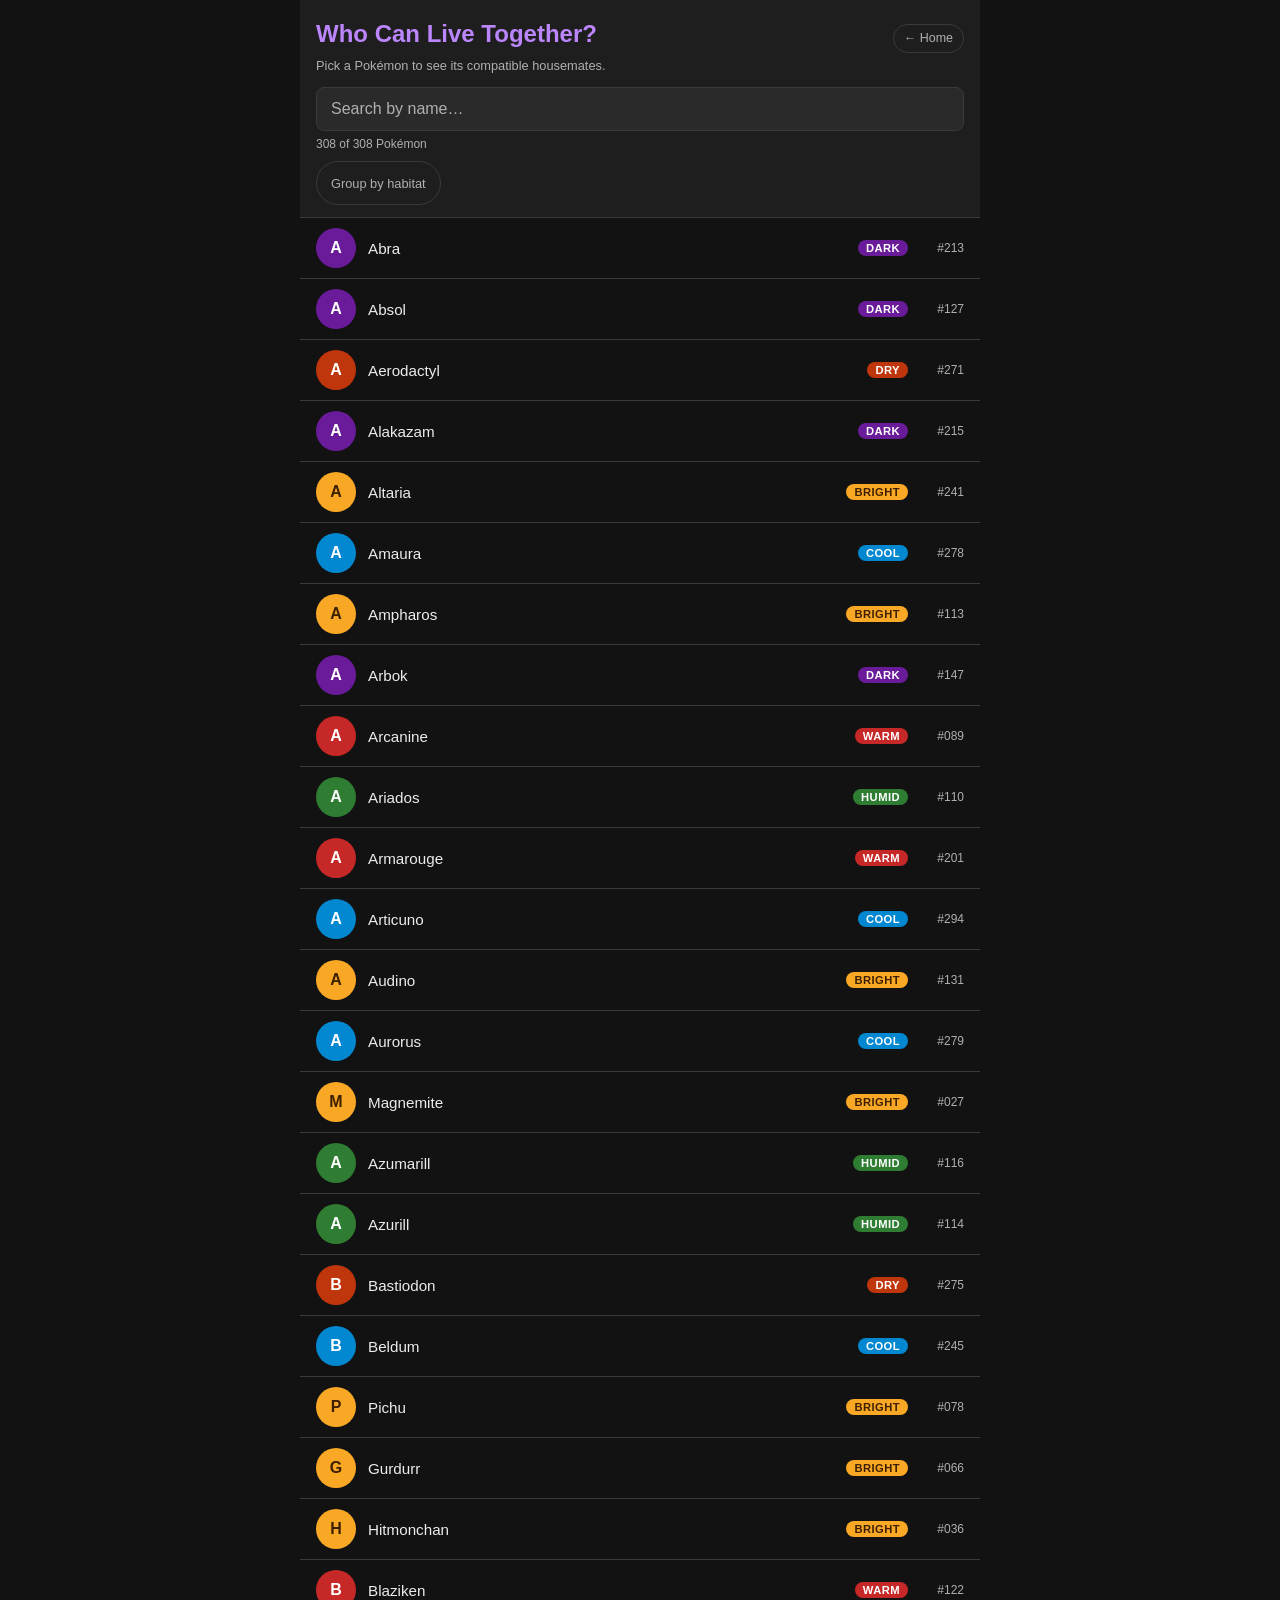
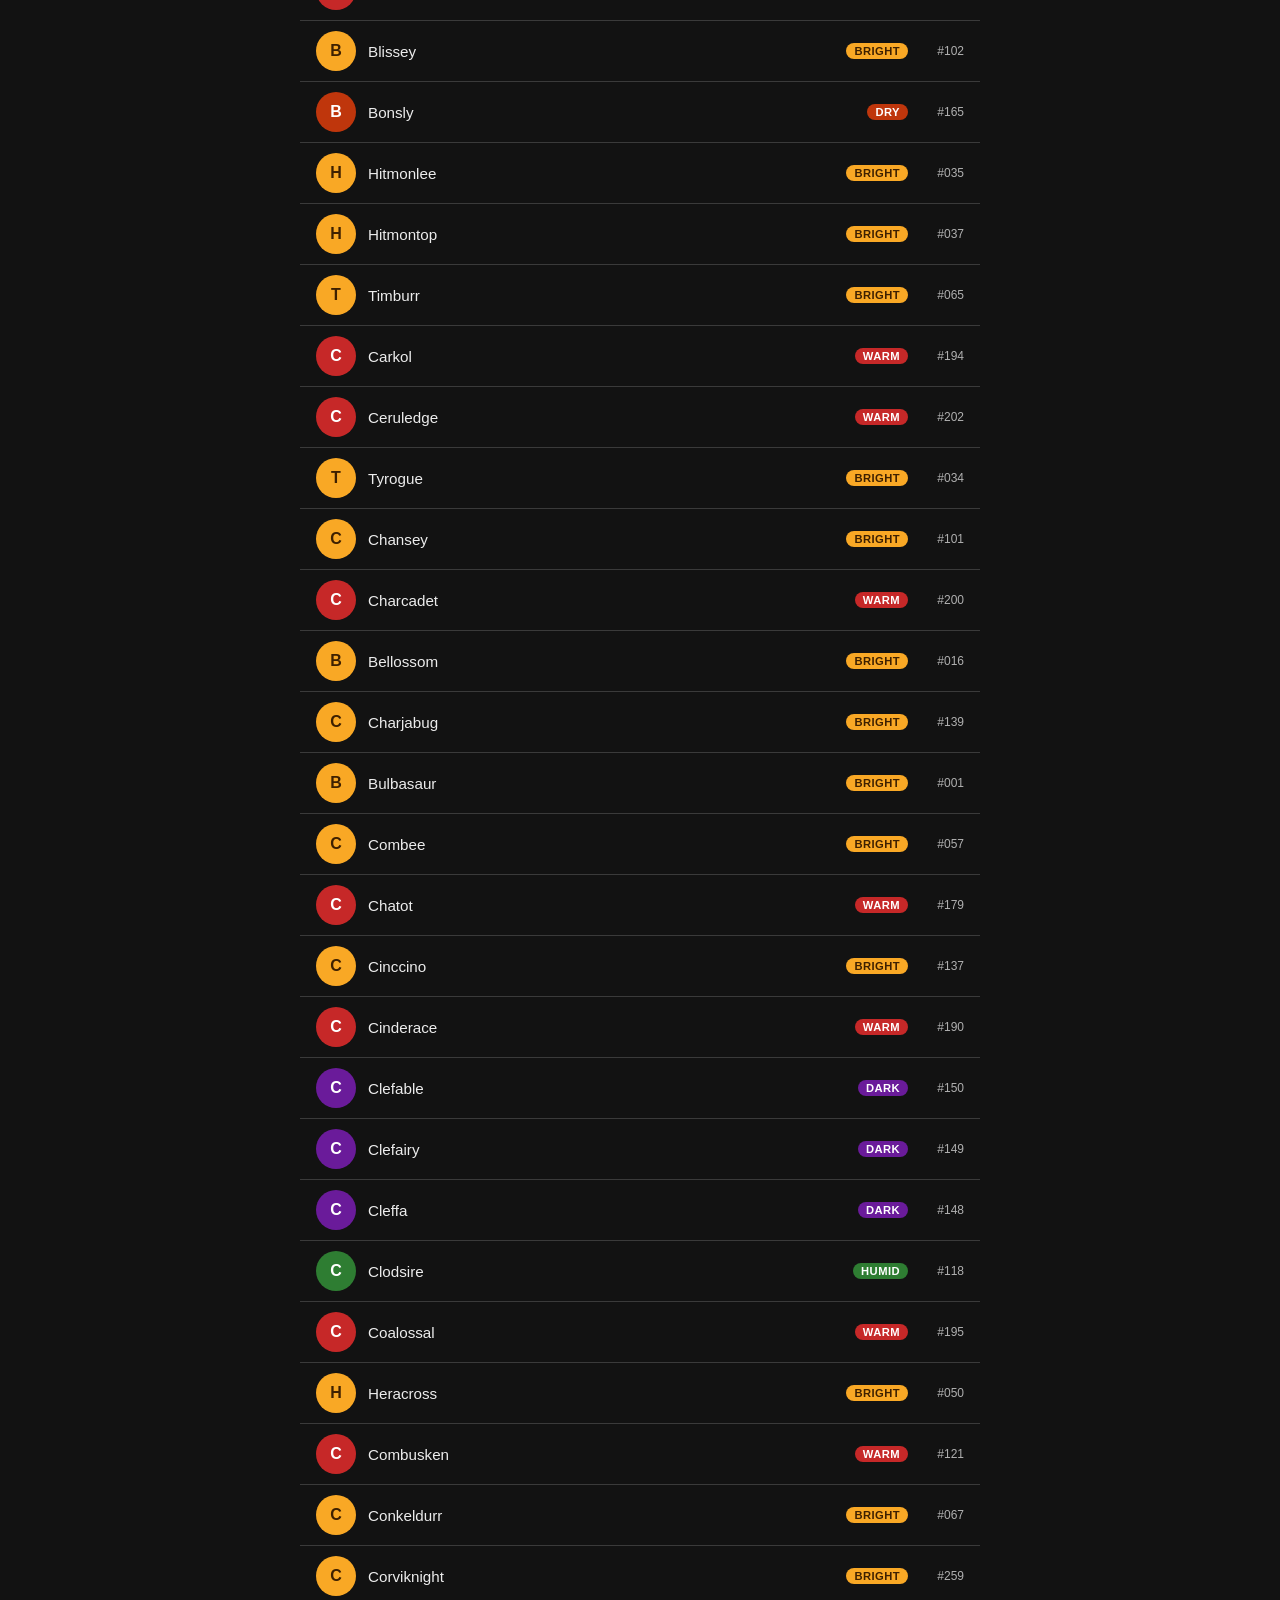
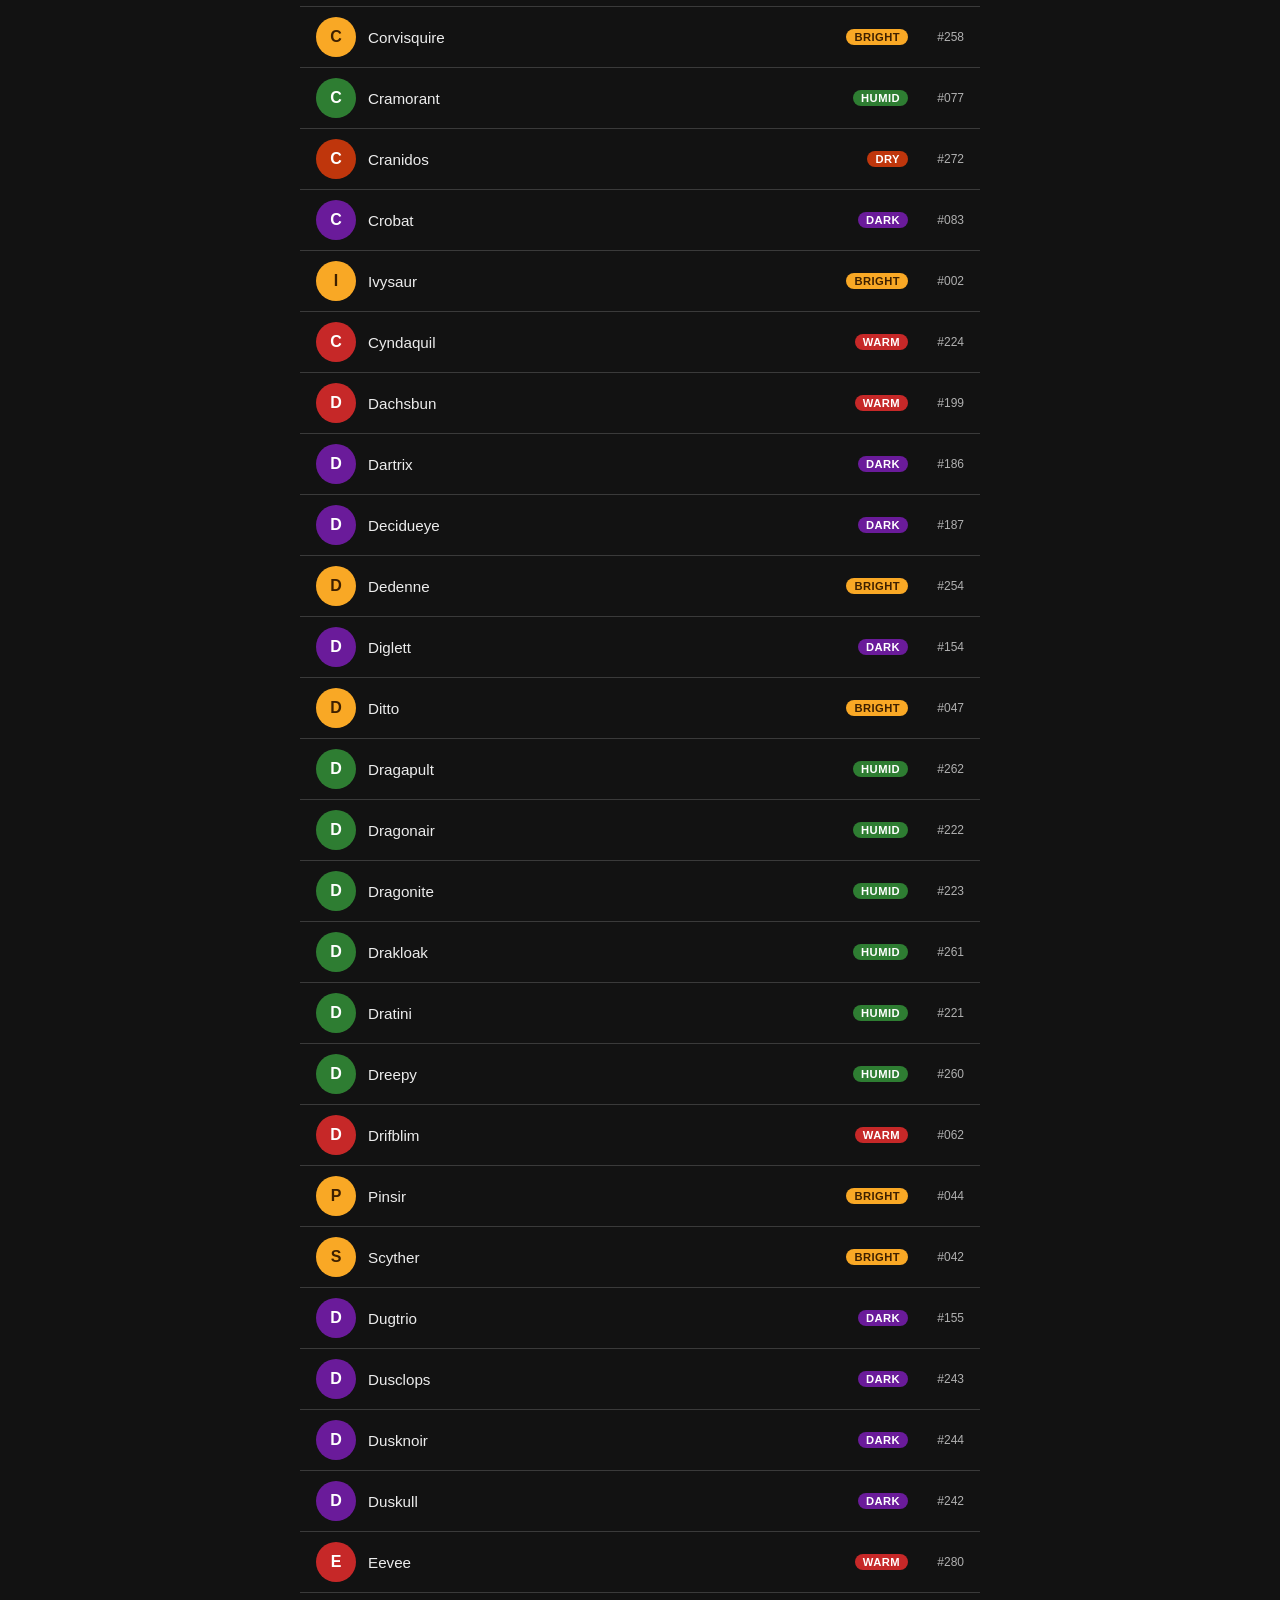
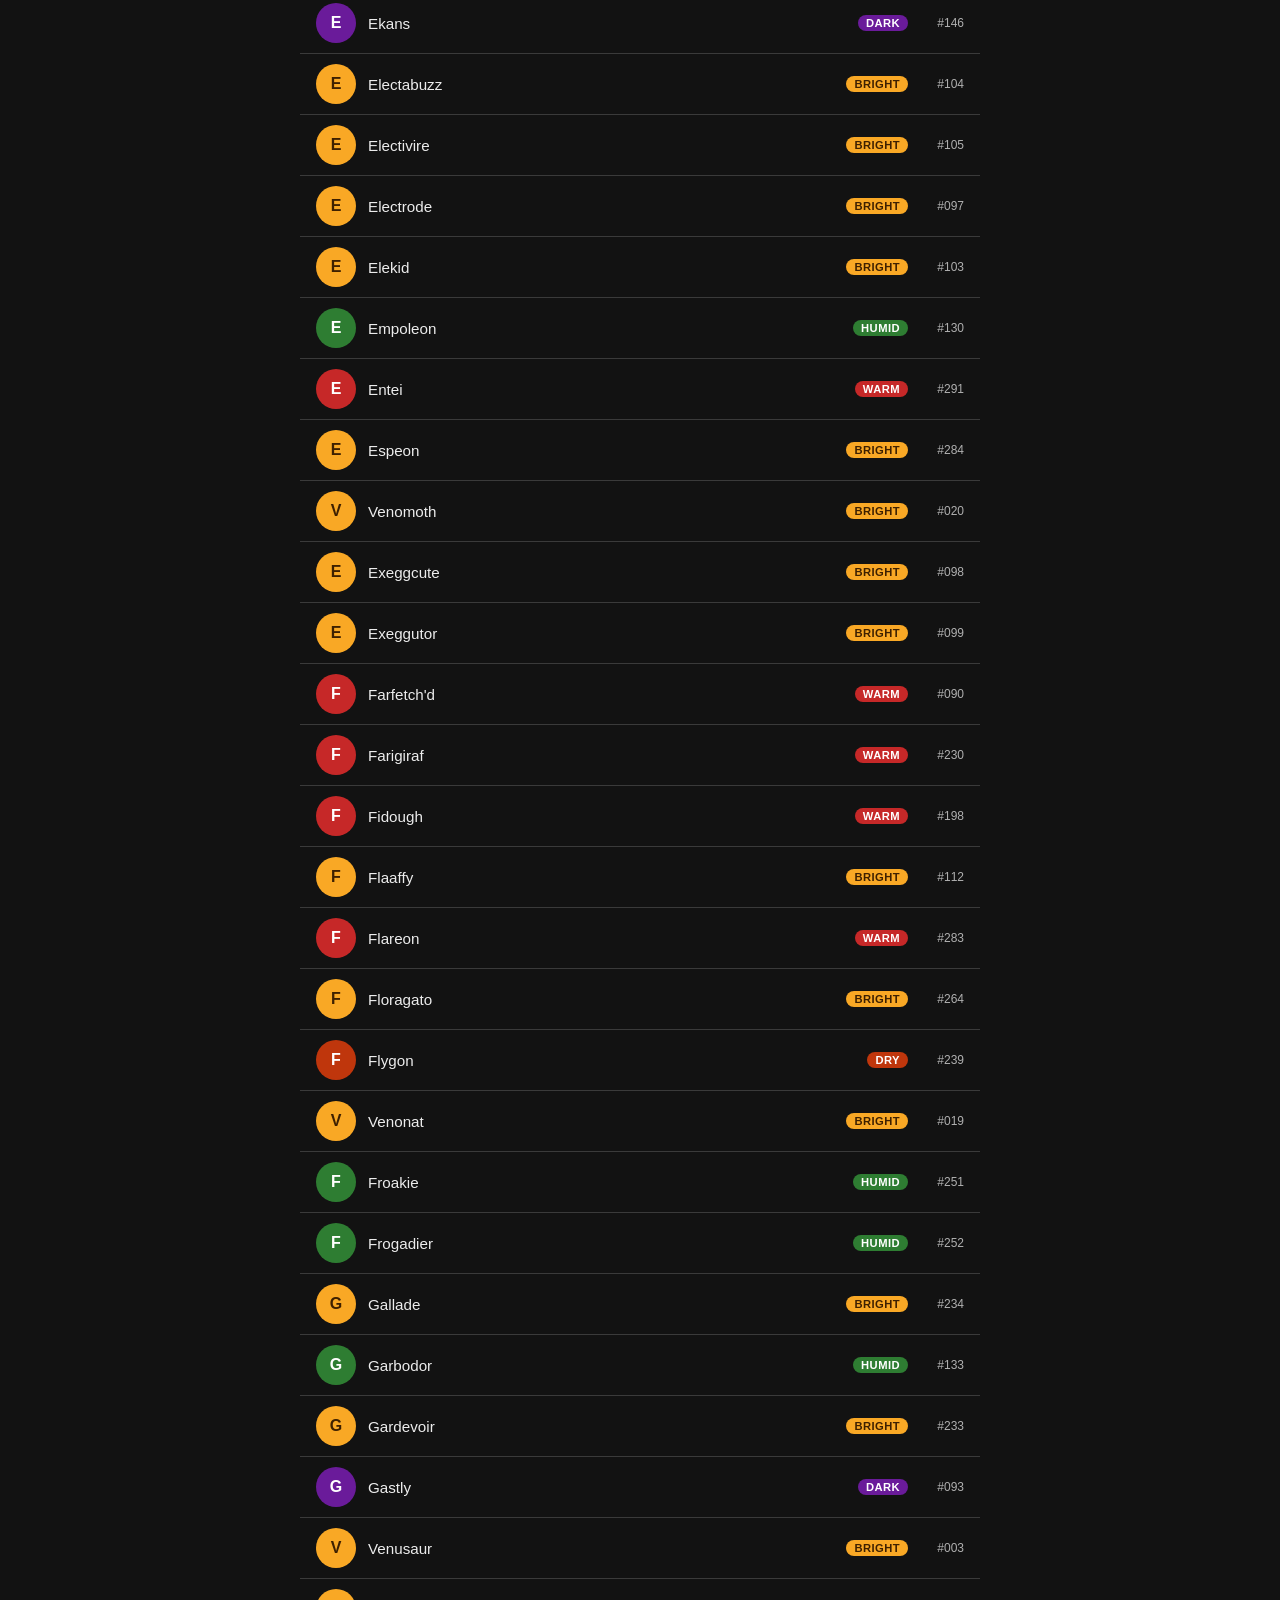
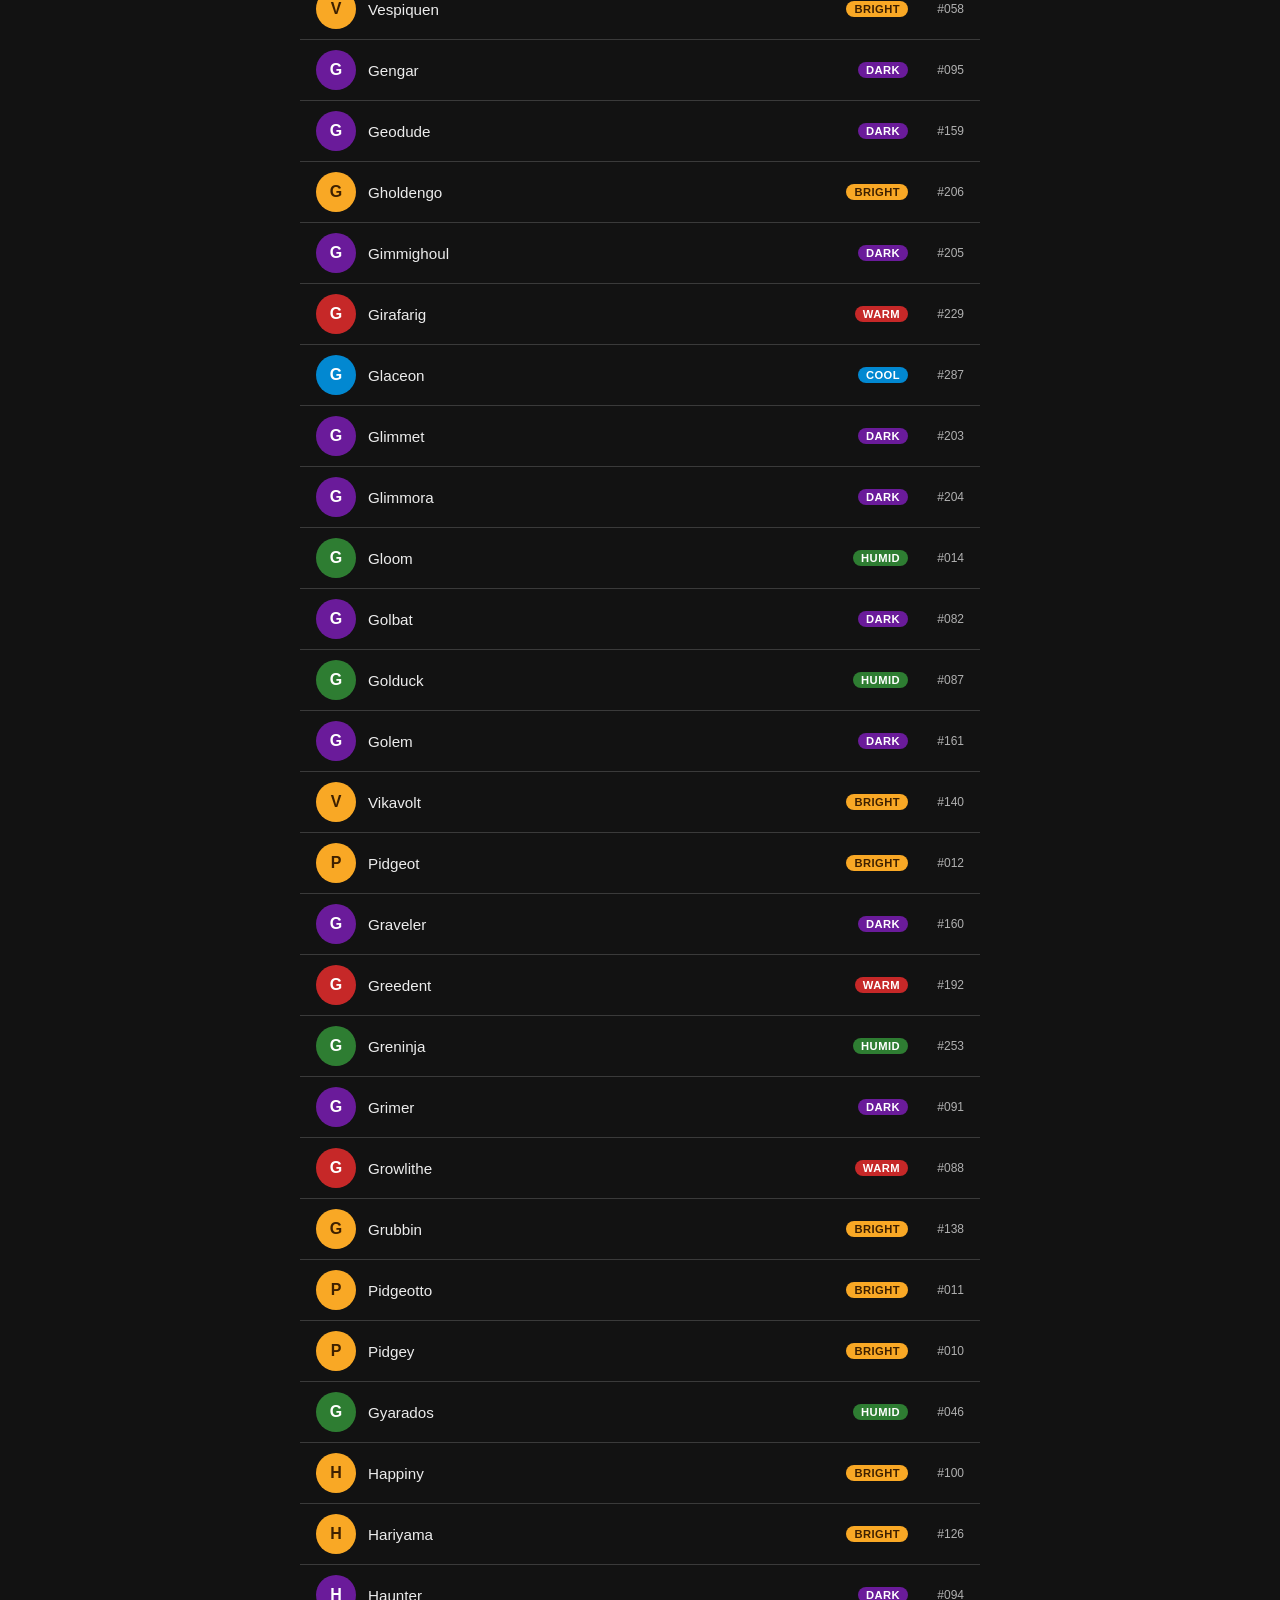
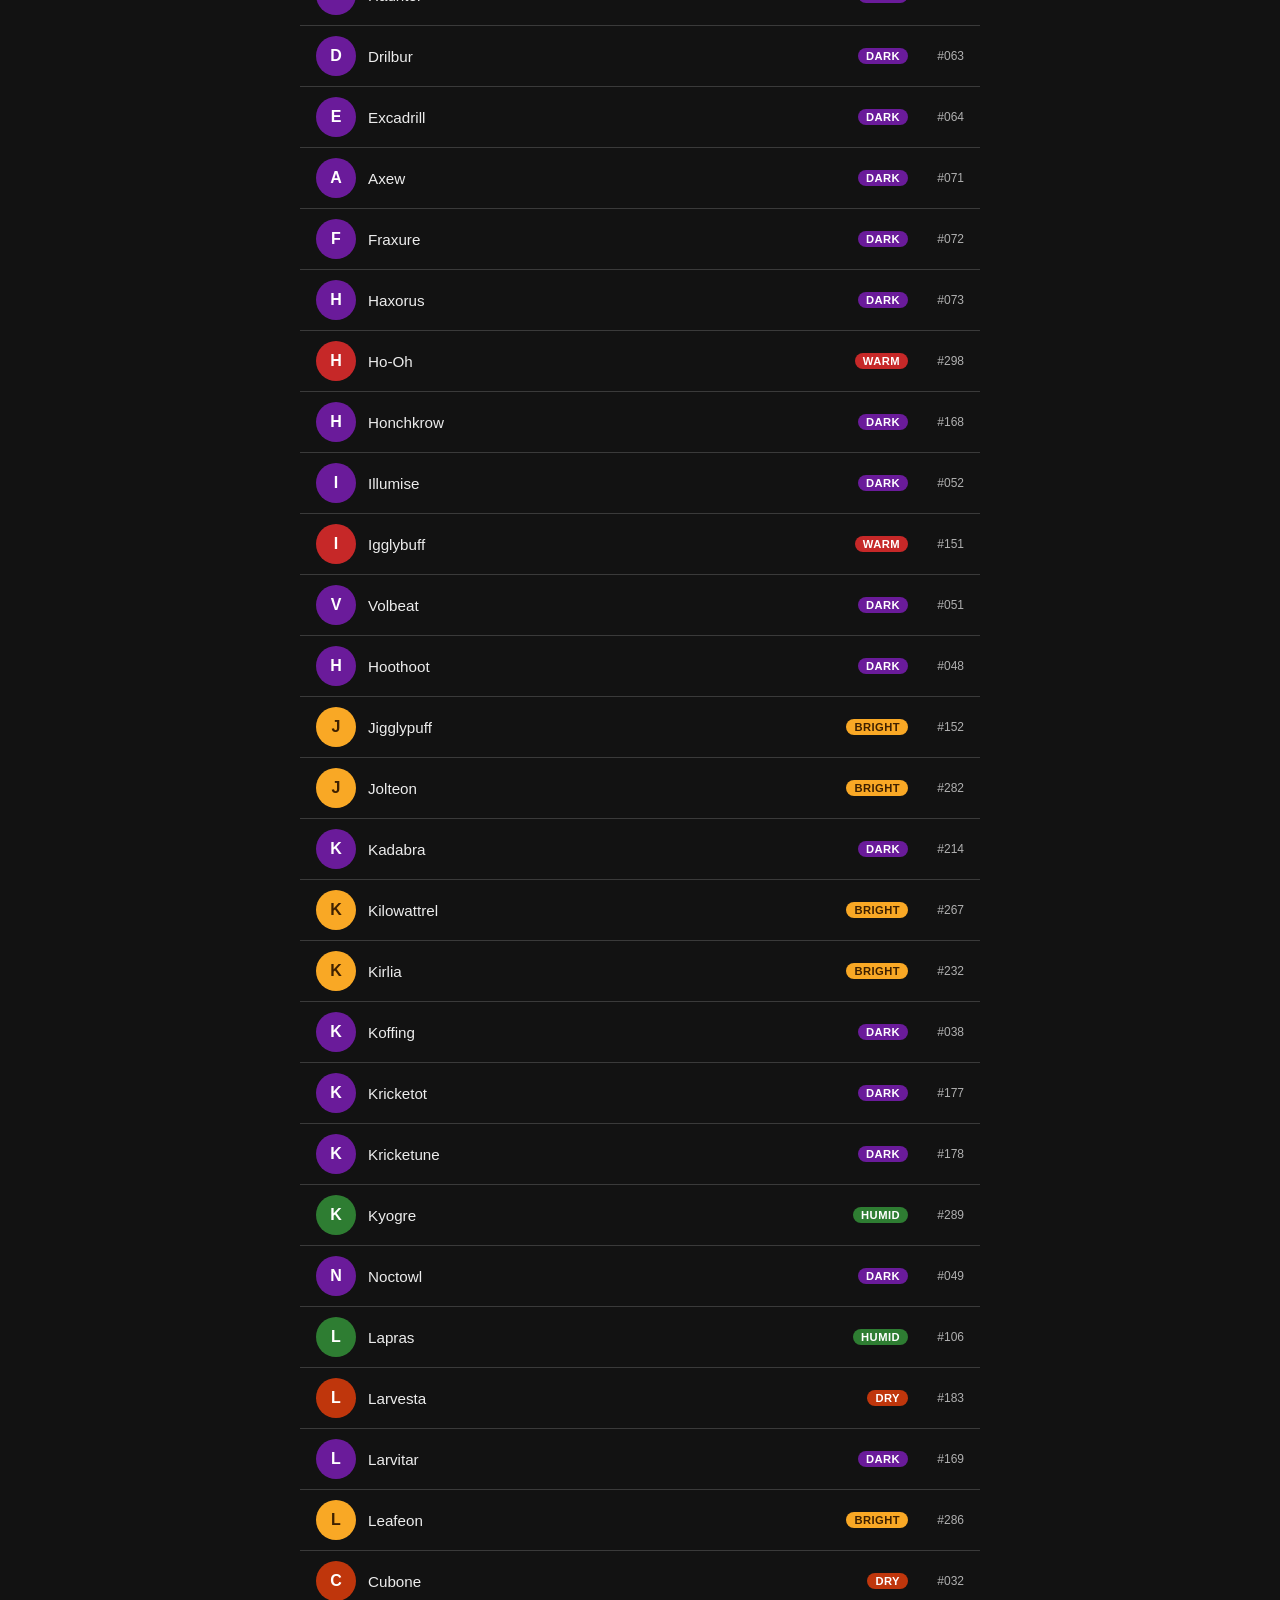
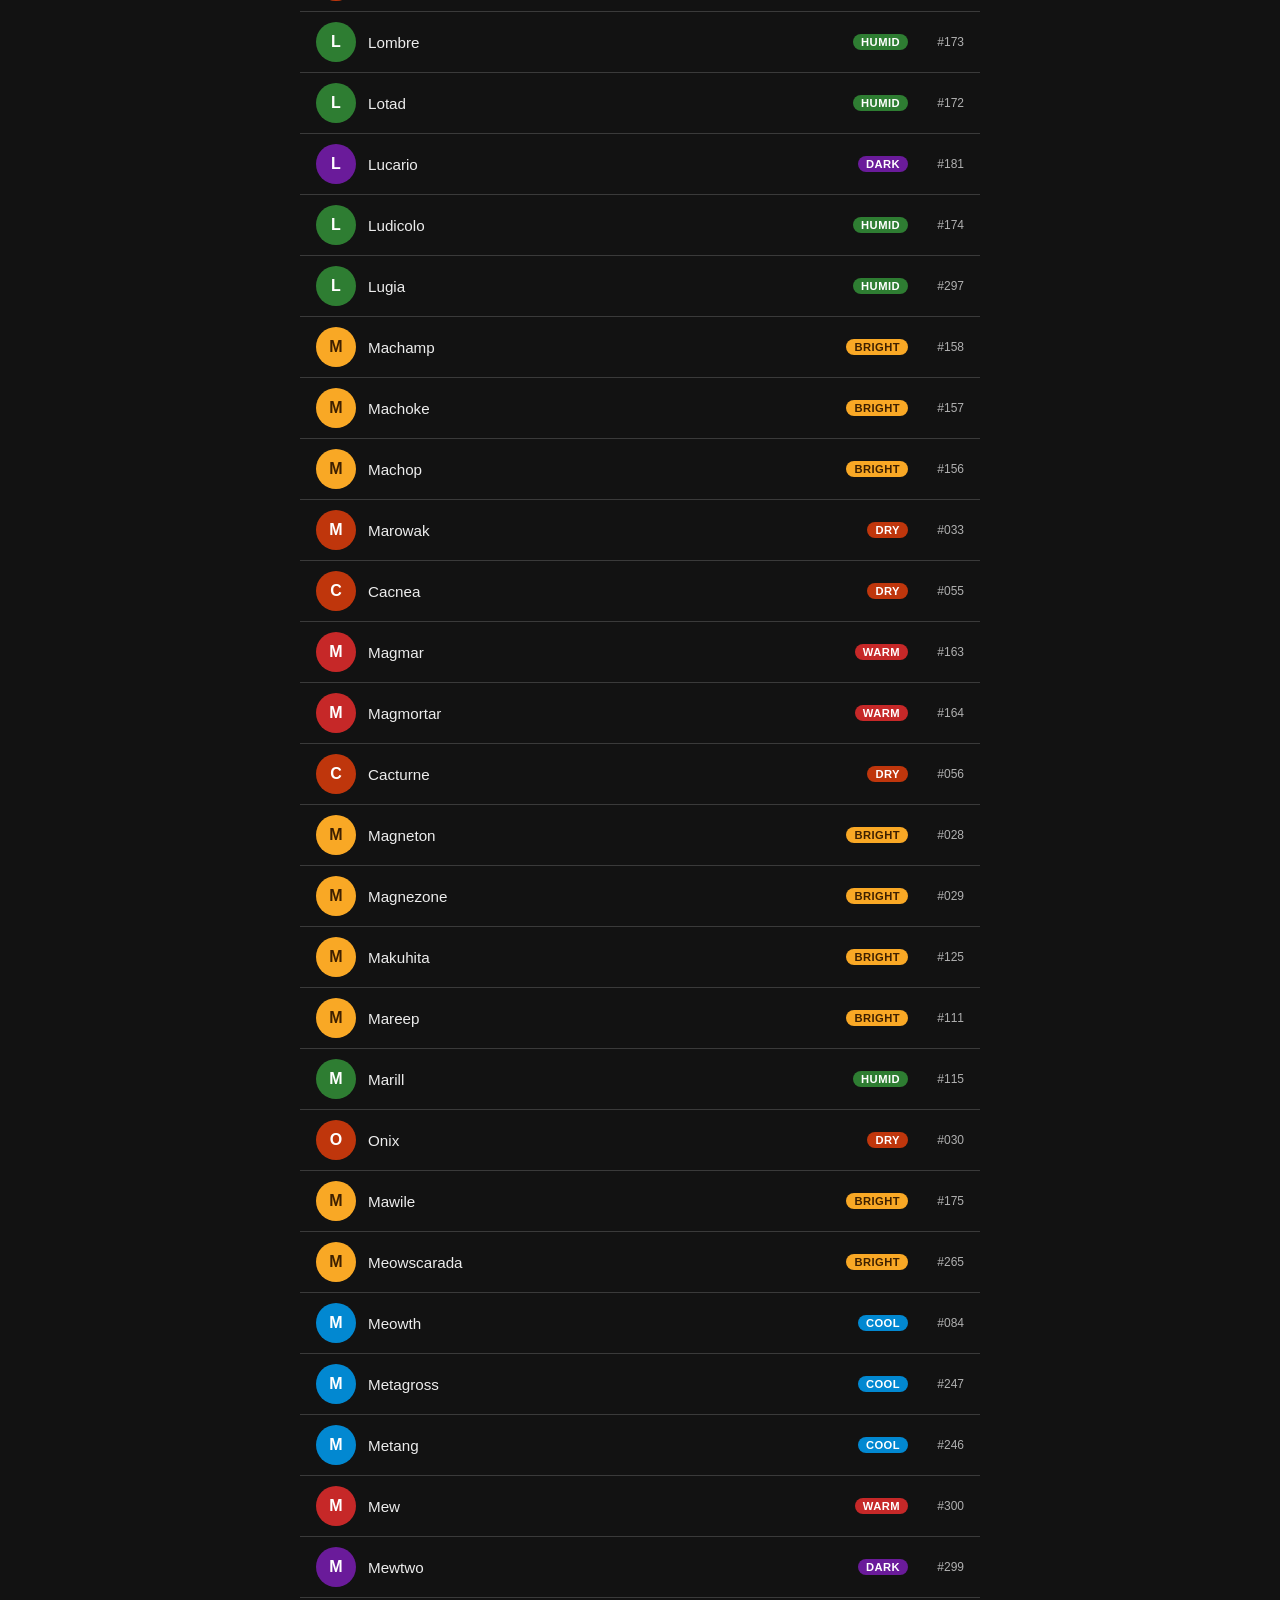
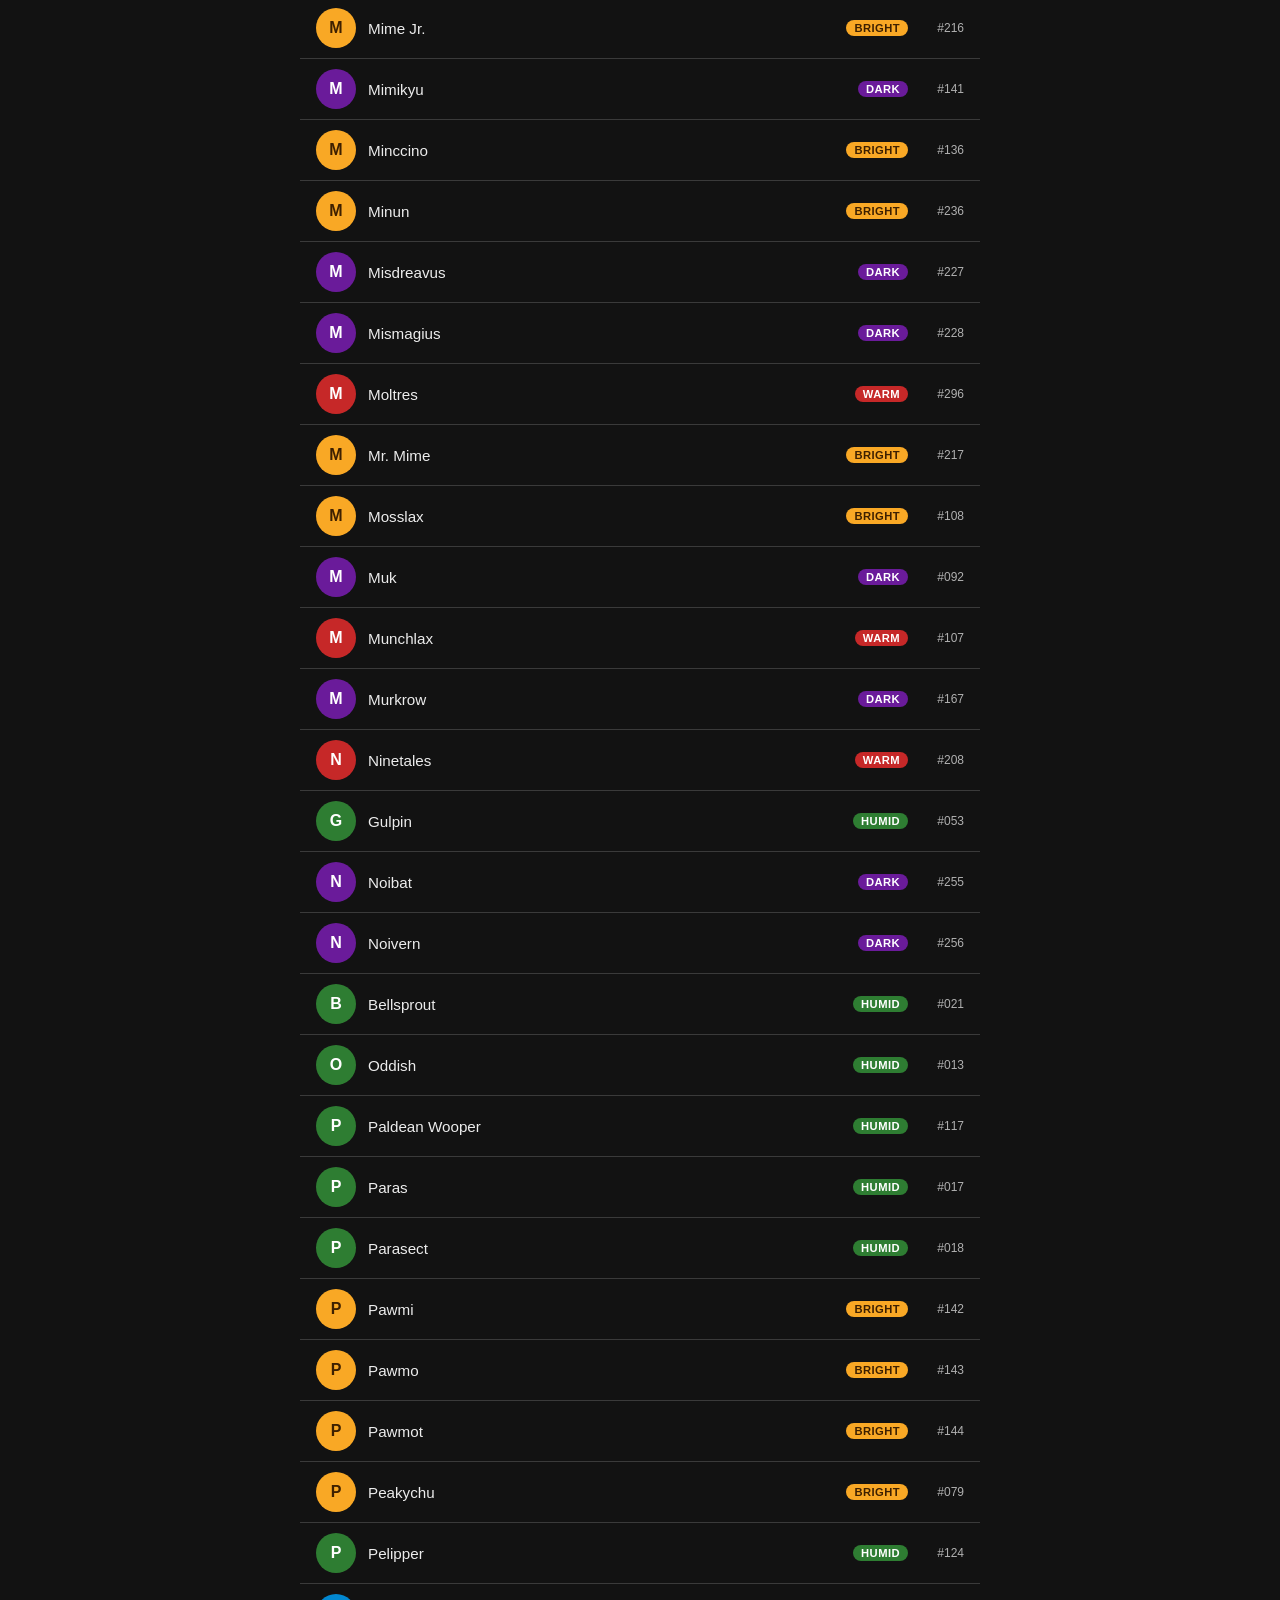
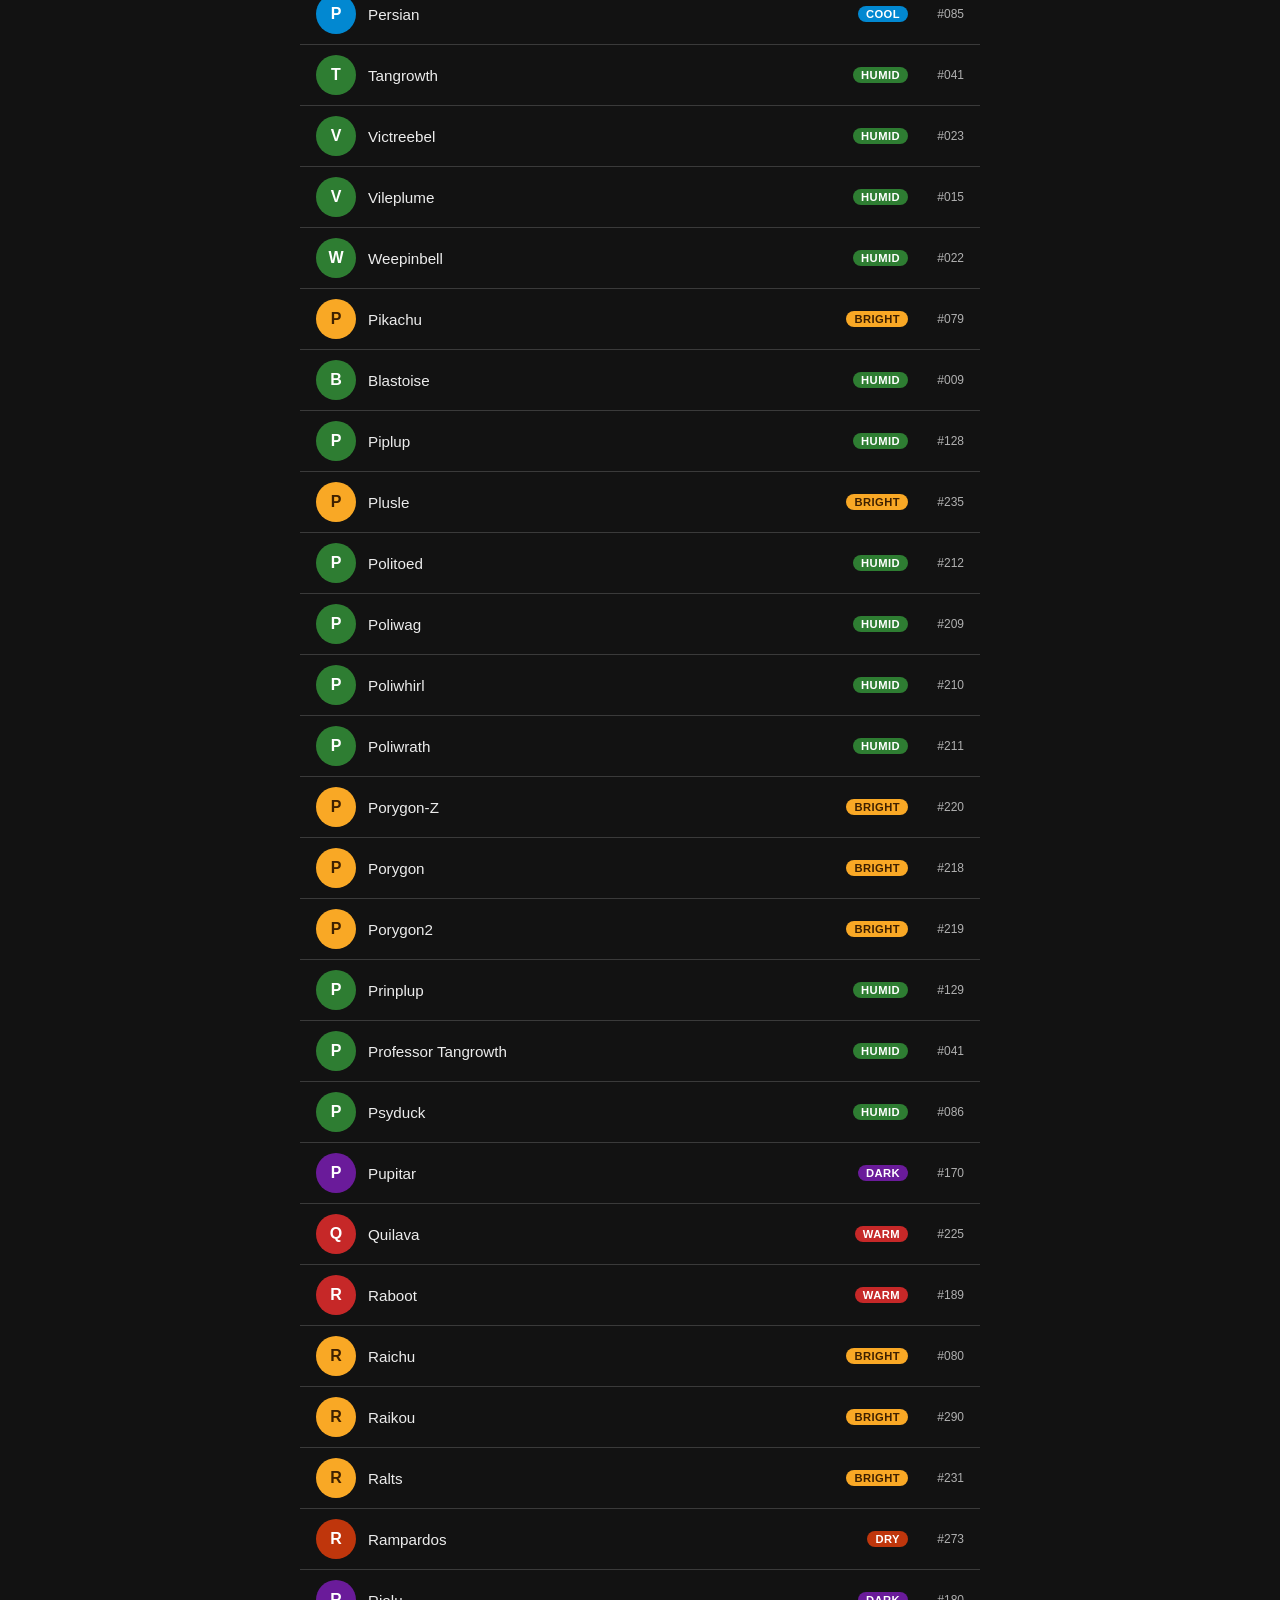
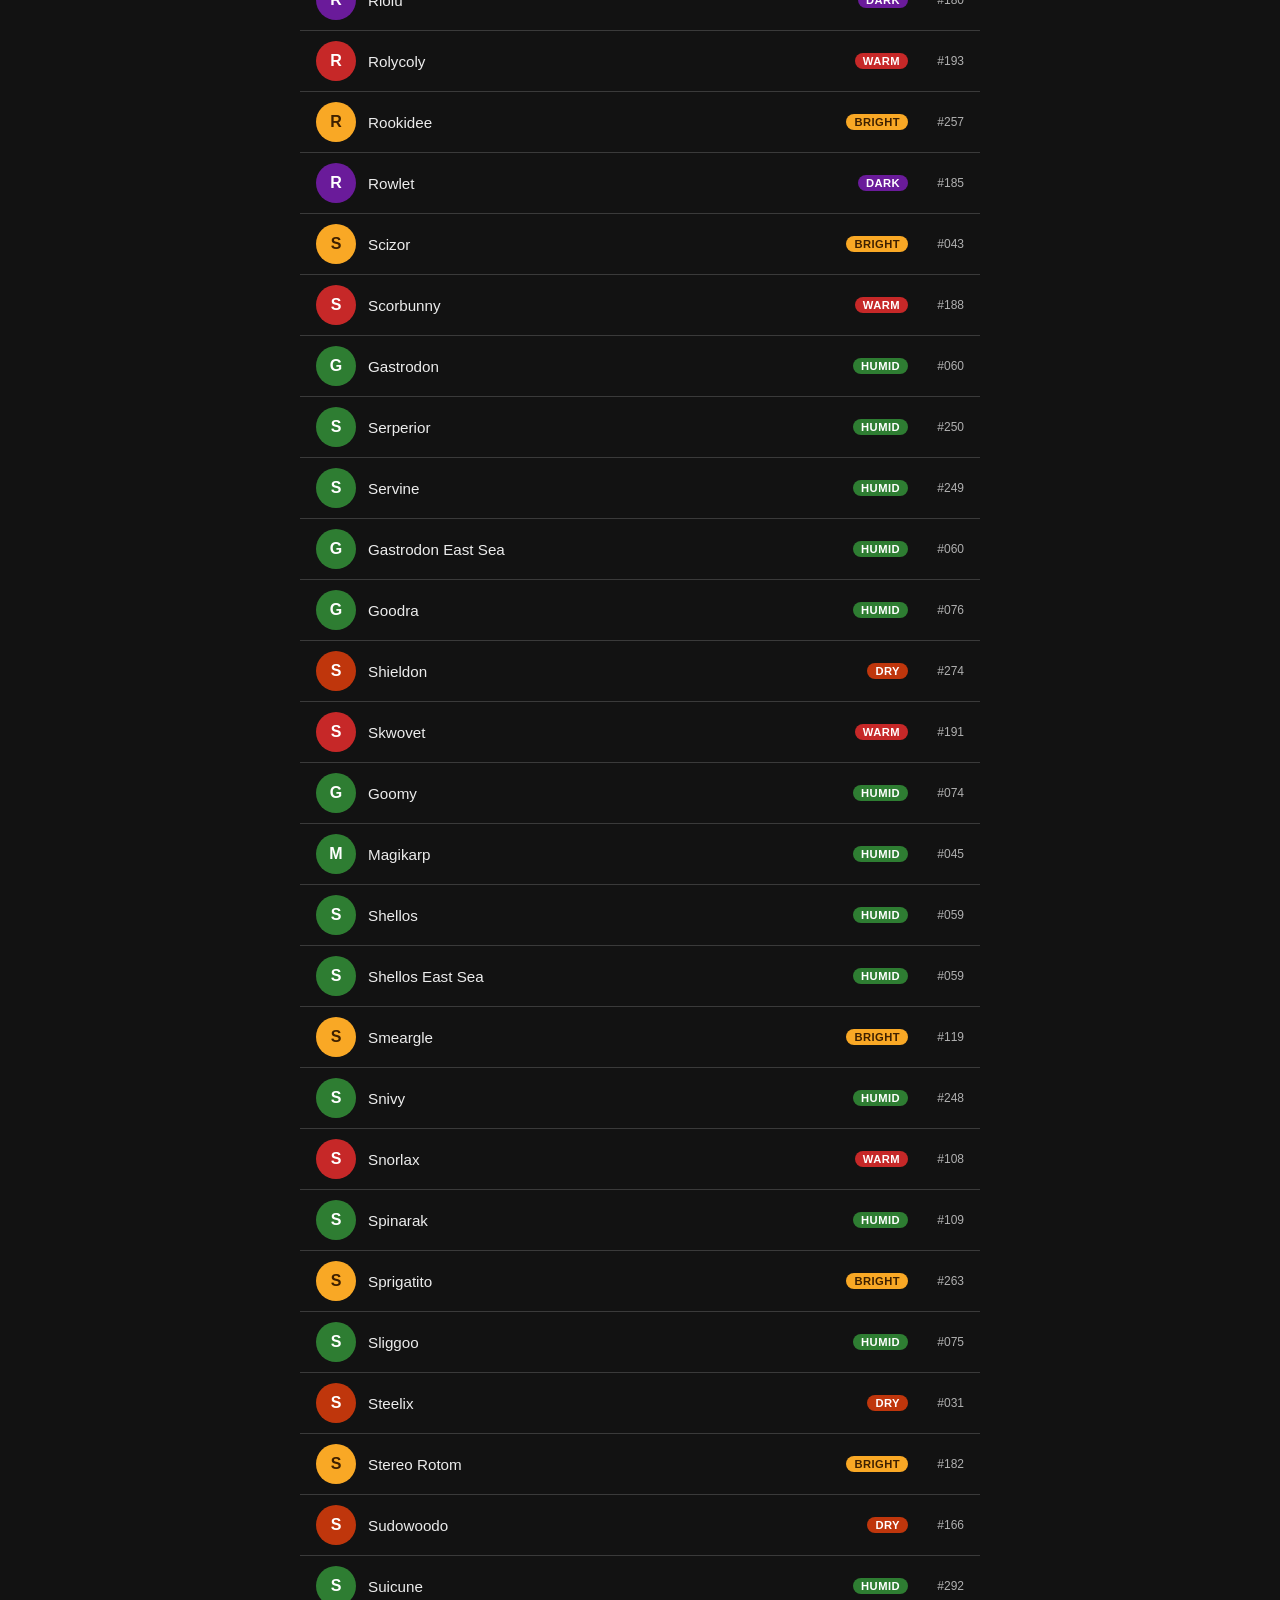
==== commit a1df6d80: "Add Automation Farm Planner web tool + landing page Introduce a second standalone planner alongside " ====
--- a/standalone-pages/compatibility.html
+++ b/standalone-pages/compatibility.html
@@ -21,7 +21,10 @@
     <!-- ======================== SCREEN A — PICKER ======================== -->
     <div id="screen-picker" class="screen screen-picker">
       <header class="picker-header">
-        <h1 class="site-title">Who Can Live Together?</h1>
+        <div class="site-titlebar">
+          <h1 class="site-title">Who Can Live Together?</h1>
+          <a class="btn-home" href="index.html" aria-label="Back to planner menu">&#8592; Home</a>
+        </div>
         <p class="site-subtitle">Pick a Pokémon to see its compatible housemates.</p>
         <div class="search-wrap">
           <label for="search-input" class="sr-only">Search Pokémon by name</label>
@@ -112,7 +115,19 @@
         <h2 id="modal-title" class="modal-title"></h2>
         <button id="modal-close" class="modal-close-btn" aria-label="Close item list">&#10005;</button>
       </div>
-      <ul id="modal-item-list" class="modal-item-list" aria-label="Items in this category"></ul>
+      <div class="modal-table-wrap">
+        <table id="modal-item-table" class="modal-item-table" aria-label="Items in this category">
+          <thead>
+            <tr>
+              <th scope="col" class="item-cell-sprite">Item</th>
+              <th scope="col" class="item-cell-name">Name</th>
+              <th scope="col" class="item-cell-desc">Description</th>
+              <th scope="col" class="item-cell-recipe">Recipe</th>
+            </tr>
+          </thead>
+          <tbody id="modal-item-tbody"></tbody>
+        </table>
+      </div>
     </div>
   </div>
 
--- a/standalone-pages/styles.css
+++ b/standalone-pages/styles.css
@@ -22,12 +22,18 @@
 *, *::before, *::after { box-sizing: border-box; margin: 0; padding: 0; }
 
 :root {
+  /* Tell the UA to render form controls, scrollbars, and any
+     default-styled text in dark mode. Without this, native widgets
+     (search input value/placeholder, clear button, scrollbars) fall
+     back to light-mode defaults — i.e. black text on our dark bg. */
+  color-scheme: dark;
+
   --color-bg:          #121212;
   --color-surface:     #1E1E1E;
   --color-surface2:    #2A2A2A;
-  --color-border:      #333;
-  --color-text:        #E0E0E0;
-  --color-text-muted:  #9E9E9E;
+  --color-border:      #3A3A3A;
+  --color-text:        #ECECEC;
+  --color-text-muted:  #B0B0B0;
   --color-accent:      #BB86FC;
 
   /* Habitat badge colors */
@@ -113,6 +119,24 @@
   font-size: 0.8rem; color: var(--color-text-muted);
   margin-bottom: 12px;
 }
+
+/* Title row with a "Home" link back to the planner menu (shared by tools) */
+.site-titlebar {
+  display: flex; align-items: baseline; justify-content: space-between;
+  gap: 12px; margin-bottom: 2px;
+}
+.btn-home {
+  flex-shrink: 0;
+  font-size: 0.78rem;
+  color: var(--color-text-muted);
+  text-decoration: none;
+  border: 1px solid var(--color-border);
+  border-radius: var(--radius-pill);
+  padding: 4px 10px;
+  white-space: nowrap;
+  transition: border-color 0.15s, color 0.15s;
+}
+.btn-home:hover, .btn-home:focus-visible { border-color: var(--color-accent); color: var(--color-accent); }
 .search-wrap { position: relative; margin-bottom: 8px; }
 .search-input {
   width: 100%;
@@ -126,7 +150,10 @@
   min-height: var(--tap-min);
   appearance: none;
   -webkit-appearance: none;
-}
+  color-scheme: dark;
+}
+/* Keep the native search clear ("×") button visible on dark bg */
+.search-input::-webkit-search-cancel-button { filter: invert(0.8); }
 .search-input:focus { border-color: var(--color-accent); }
 .search-input::placeholder { color: var(--color-text-muted); }
 .result-count {
@@ -569,20 +596,170 @@
   transition: background 0.1s;
 }
 .modal-close-btn:hover { background: #333; }
-.modal-item-list {
-  list-style: none;
+
+/* ── Item modal table ─────────────────────────────────────── */
+
+/* Widen the modal box so a 4-column table breathes on desktop.
+   Max-width raised from --page-max (680px) to 720px.            */
+.modal-box {
+  max-width: 720px;
+}
+
+/* Scroll wrapper: keeps the modal-header fixed while body scrolls */
+.modal-table-wrap {
+  flex: 1;
   overflow-y: auto;
-  padding: 8px 0 24px;
-  flex: 1;
-}
-.modal-item-list li {
-  padding: 10px 16px;
+  overflow-x: auto;
+  max-height: 60vh;
+  -webkit-overflow-scrolling: touch;
+}
+
+/* Table shell */
+.modal-item-table {
+  width: 100%;
+  border-collapse: collapse;
+  font-size: 0.88rem;
+  table-layout: auto;
+}
+
+/* Sticky column headers */
+.modal-item-table thead th {
+  position: sticky;
+  top: 0;
+  z-index: 1;
+  background: var(--color-surface);
+  border-bottom: 2px solid var(--color-border);
+  padding: 8px 10px;
+  text-align: left;
+  font-size: 0.7rem;
+  font-weight: 700;
+  text-transform: uppercase;
+  letter-spacing: 0.05em;
+  color: var(--color-text-muted);
+  white-space: nowrap;
+}
+
+/* Zebra striping via subtle surface2 tint on odd rows */
+.modal-item-table tbody tr:nth-child(odd) {
+  background: rgba(42, 42, 42, 0.45); /* --color-surface2 at ~45% */
+}
+.modal-item-table tbody tr:nth-child(even) {
+  background: transparent;
+}
+.modal-item-table tbody tr:hover {
+  background: var(--color-surface2);
+}
+
+/* Cell baseline */
+.modal-item-table td {
+  vertical-align: middle;
+  padding: 8px 10px;
   border-bottom: 1px solid var(--color-border);
-  font-size: 0.9rem;
-  min-height: var(--tap-min);
-  display: flex; align-items: center;
-}
-.modal-item-list li:last-child { border-bottom: none; }
+  color: var(--color-text);
+}
+.modal-item-table tbody tr:last-child td {
+  border-bottom: none;
+}
+
+/* Sprite cell — narrow, centred; hosts .sprite-container.sprite-small */
+.item-cell-sprite {
+  width: 60px;
+  min-width: 60px;
+  text-align: center;
+  padding: 6px 4px;
+}
+.item-cell-sprite .sprite-container {
+  margin: 0 auto;
+}
+
+/* Name cell — semibold, avoids awkward single-word wraps */
+.item-cell-name {
+  font-weight: 600;
+  white-space: nowrap;
+  min-width: 110px;
+  color: var(--color-text);
+}
+
+/* Description cell — widest column, muted, wraps freely */
+.item-cell-desc {
+  color: var(--color-text-muted);
+  font-size: 0.83rem;
+  line-height: 1.4;
+  min-width: 140px;
+}
+
+/* Recipe cell — holds .recipe-chip elements */
+.item-cell-recipe {
+  min-width: 120px;
+  white-space: nowrap;
+}
+
+/* Recipe chip: visually distinct from .chip-category / .chip-flavor.
+   Uses a warm-tinted dark background + amber border to separate it
+   from the green category chips and the brown flavor chips.         */
+.recipe-chip {
+  display: inline-flex;
+  align-items: center;
+  gap: 3px;
+  padding: 3px 8px;
+  border-radius: var(--radius-pill);
+  font-size: 0.75rem;
+  font-weight: 500;
+  white-space: nowrap;
+  background: #1C1600;
+  border: 1px solid #5D4300;
+  color: #FFD180;
+  margin: 2px 2px 2px 0;
+  vertical-align: middle;
+}
+
+/* The "×N" quantity suffix — muted, slightly bold */
+.recipe-chip-qty {
+  color: #A08050;
+  font-weight: 700;
+  font-size: 0.7rem;
+}
+
+/* Empty recipe placeholder */
+.recipe-empty {
+  color: var(--color-text-muted);
+  font-size: 0.78rem;
+  font-style: italic;
+  opacity: 0.7;
+}
+
+/* ── Item modal table — narrow screens ────────────────────── */
+@media (max-width: 520px) {
+  .modal-item-table {
+    font-size: 0.8rem;
+  }
+  .modal-item-table thead th {
+    padding: 6px 6px;
+    font-size: 0.65rem;
+  }
+  .modal-item-table td {
+    padding: 6px 6px;
+  }
+  .item-cell-sprite {
+    width: 48px;
+    min-width: 48px;
+    padding: 4px 2px;
+  }
+  .item-cell-name {
+    min-width: 80px;
+  }
+  .item-cell-desc {
+    min-width: 90px;
+    font-size: 0.75rem;
+  }
+  .item-cell-recipe {
+    min-width: 80px;
+  }
+  .recipe-chip {
+    font-size: 0.68rem;
+    padding: 2px 6px;
+  }
+}
 
 /* ── Desktop enhancements ─────────────────────────────────── */
 @media (min-width: 640px) {
